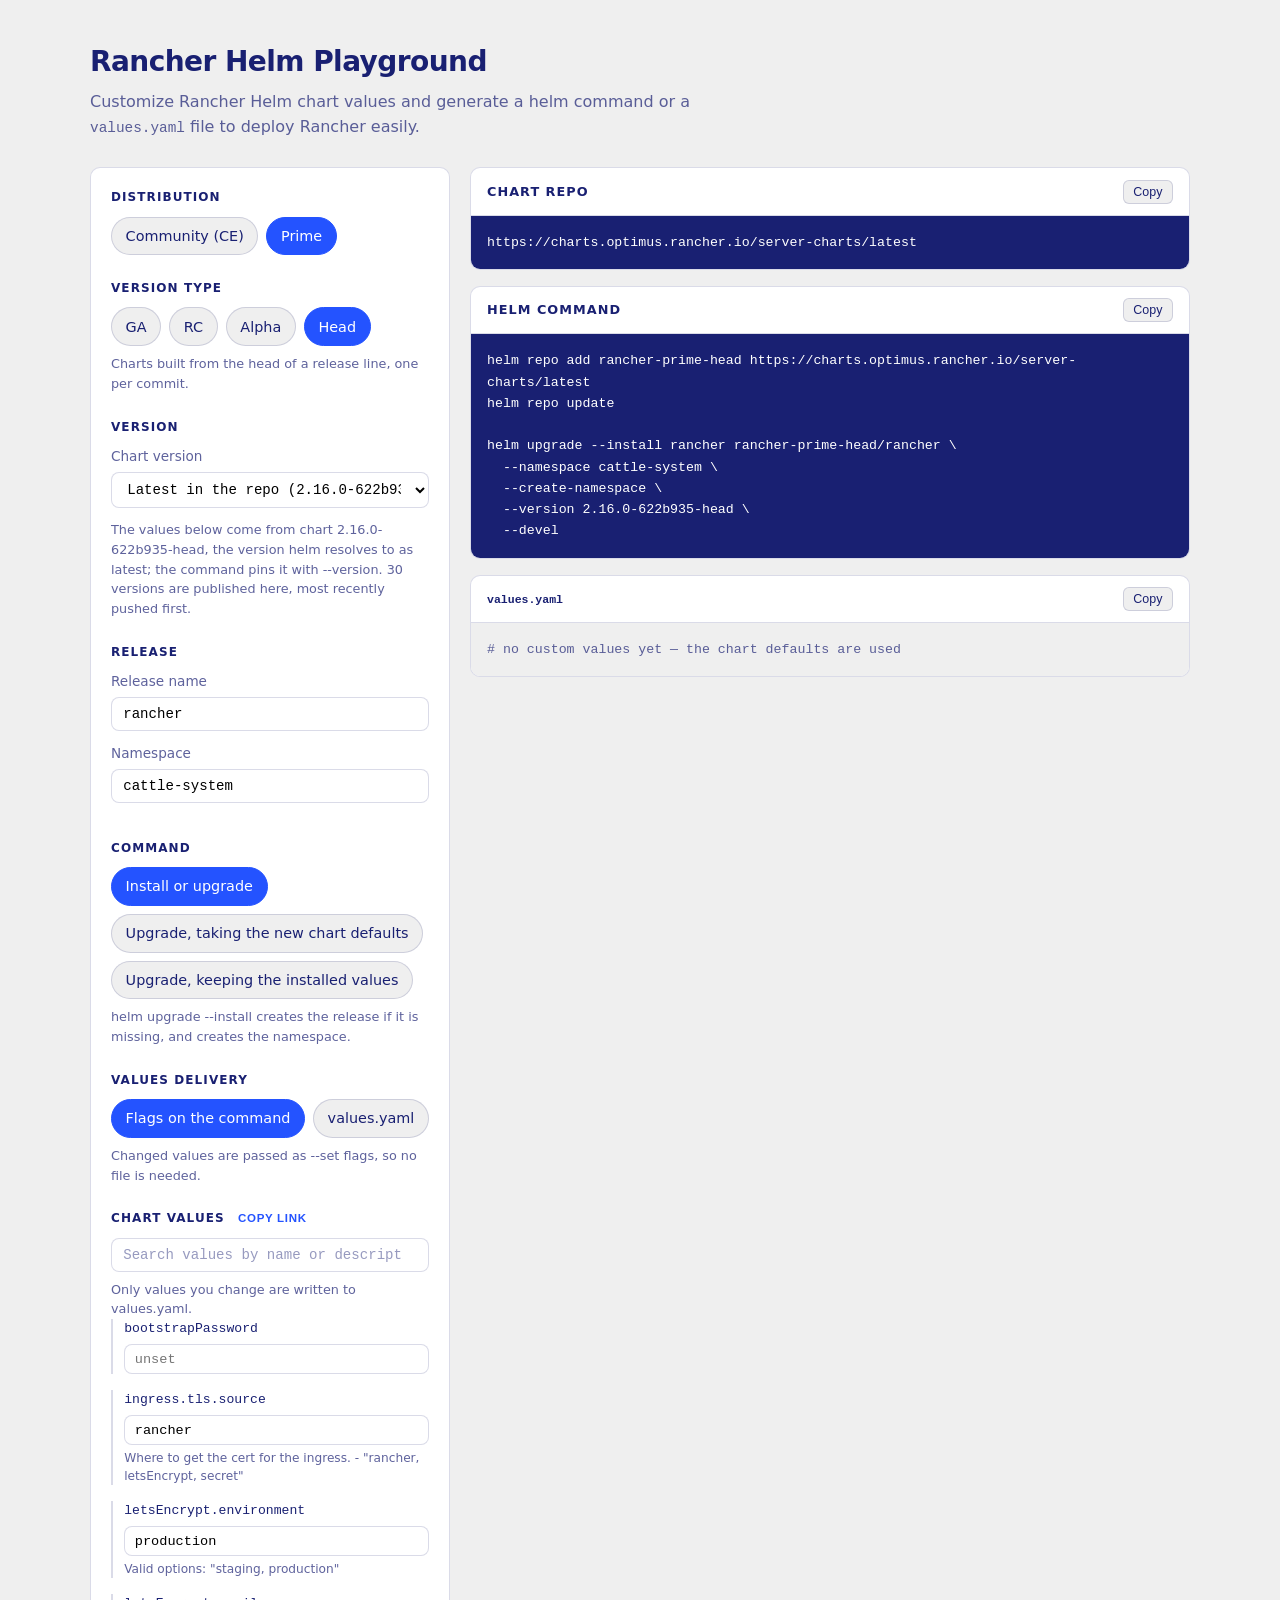
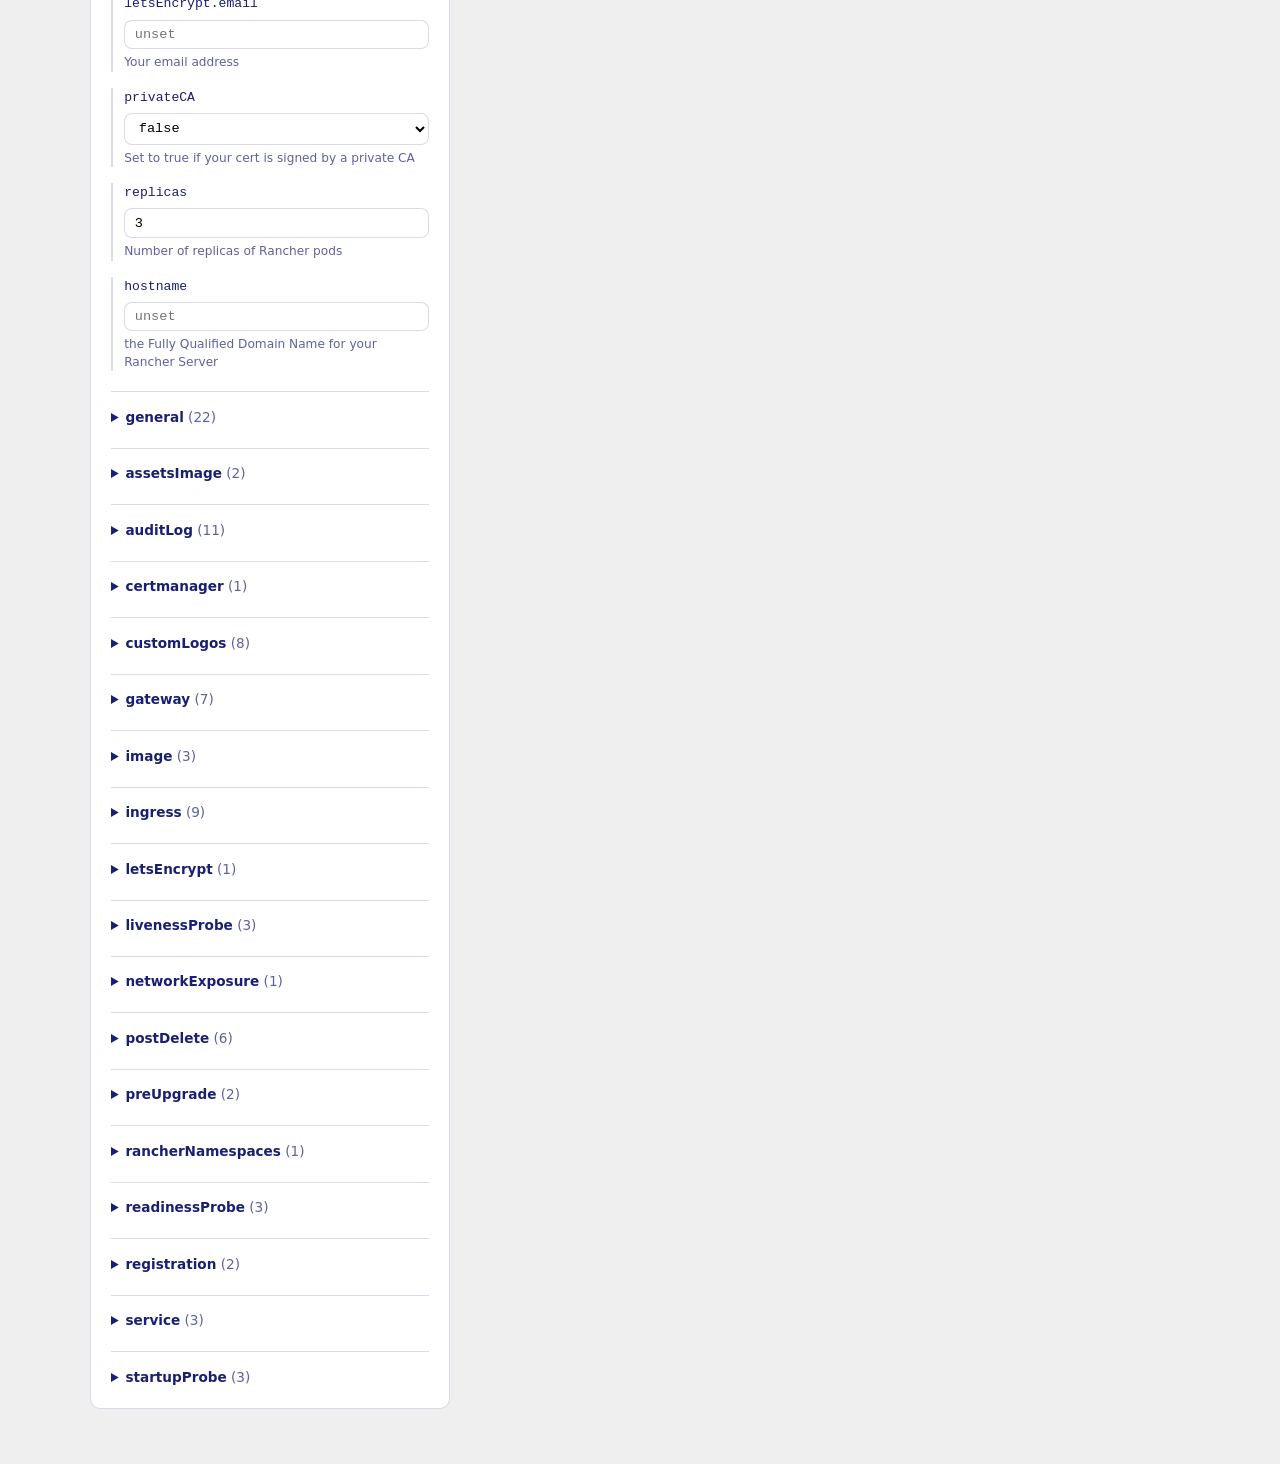
==== docs/index.html @ a85c9f5f "move web page to docs and rewrite charts tool as golang" ====
<!doctype html>
<html lang="en">
  <head>
    <meta charset="utf-8" />
    <meta name="viewport" content="width=device-width, initial-scale=1" />
    <title>Rancher Helm Playground</title>
    <link rel="stylesheet" href="css/styles.css" />
  </head>
  <body>
    <header class="site-header">
      <h1>Rancher Helm Playground</h1>
      <p>
        Customize Rancher Helm chart values and generate a helm command or a
        <code>values.yaml</code> file to deploy Rancher easily.
      </p>
    </header>

    <p class="banner" id="banner" role="alert" hidden></p>

    <main class="layout">
      <form id="config" class="panel" autocomplete="off">
        <fieldset>
          <legend>Distribution</legend>
          <div class="choices" id="distribution-choices"></div>
        </fieldset>

        <fieldset>
          <legend>Version type</legend>
          <div class="choices" id="version-type-choices"></div>
          <p class="hint" id="version-type-hint"></p>
        </fieldset>

        <fieldset>
          <legend>Version</legend>
          <label class="field">
            <span>Chart version</span>
            <select id="version-select" name="version-select"></select>
          </label>
          <label class="field" id="custom-version" hidden>
            <span>Custom version</span>
            <input type="text" id="version" name="version" spellcheck="false" />
          </label>
          <p class="hint" id="chart-hint"></p>
        </fieldset>

        <fieldset>
          <legend>Release</legend>
          <label class="field">
            <span>Release name</span>
            <input type="text" id="release-name" name="release-name" value="rancher" spellcheck="false" />
          </label>
          <label class="field">
            <span>Namespace</span>
            <input type="text" id="namespace" name="namespace" value="cattle-system" spellcheck="false" />
          </label>
        </fieldset>

        <fieldset>
          <legend>Command</legend>
          <div class="choices" id="action-choices"></div>
          <p class="hint" id="action-hint"></p>
        </fieldset>

        <fieldset>
          <legend>Values delivery</legend>
          <div class="choices" id="values-mode-choices"></div>
          <p class="hint" id="values-mode-hint"></p>
        </fieldset>

        <fieldset>
          <legend>
            Chart values
            <button type="button" id="copy-link" class="link-button">Copy link</button>
            <button type="button" id="reset-values" class="link-button" hidden>Reset</button>
          </legend>
          <input
            type="search"
            id="values-search"
            class="values-search"
            placeholder="Search values by name or description"
            aria-label="Search values"
            spellcheck="false"
          />
          <p class="hint" id="values-summary"></p>
          <div class="fields" id="common-fields"></div>
          <div id="value-groups"></div>
        </fieldset>
      </form>

      <section class="panel output" aria-live="polite">
        <article class="card">
          <header class="card-header">
            <h2>Chart repo</h2>
            <button type="button" class="copy" data-copy-target="chart-repo">Copy</button>
          </header>
          <pre id="chart-repo" class="code"></pre>
        </article>

        <article class="card">
          <header class="card-header">
            <h2>Helm command</h2>
            <button type="button" class="copy" data-copy-target="helm-command">Copy</button>
          </header>
          <pre id="helm-command" class="code"></pre>
        </article>

        <article class="card">
          <header class="card-header">
            <h2><code>values.yaml</code></h2>
            <button type="button" class="copy" data-copy-target="values-yaml">Copy</button>
          </header>
          <pre id="values-yaml" class="code"></pre>
        </article>
      </section>
    </main>

    <script src="js/app.js"></script>
  </body>
</html>
---- docs/css/styles.css ----
:root {
  /* Brand palette */
  --midnight-blue: #192072;
  --waterhole-blue: #2453ff;
  --white: #ffffff;
  --fog: #efefef;
  --black: #000000;

  /* Roles */
  --bg: var(--fog);
  --surface: var(--white);
  --surface-sunken: var(--fog);
  --border: rgba(25, 32, 114, 0.16);
  --text: var(--black);
  --heading: var(--midnight-blue);
  --muted: rgba(25, 32, 114, 0.7);
  --accent: var(--waterhole-blue);
  --accent-soft: rgba(36, 83, 255, 0.1);
  --code-bg: var(--midnight-blue);
  --code-text: var(--white);
  --radius: 10px;
  --mono: ui-monospace, SFMono-Regular, "SF Mono", Menlo, Consolas, monospace;
}

* {
  box-sizing: border-box;
}

body {
  margin: 0;
  padding: 0 1.5rem 3rem;
  background: var(--bg);
  color: var(--text);
  font: 16px/1.55 system-ui, -apple-system, "Segoe UI", Roboto, sans-serif;
}

code {
  font-family: var(--mono);
  font-size: 0.9em;
}

.site-header {
  max-width: 1100px;
  margin: 0 auto;
  padding: 2.5rem 0 1.75rem;
}

.site-header h1 {
  margin: 0 0 0.4rem;
  font-size: 1.75rem;
  letter-spacing: -0.02em;
  color: var(--heading);
}

.site-header p {
  margin: 0;
  max-width: 62ch;
  color: var(--muted);
}

.layout {
  max-width: 1100px;
  margin: 0 auto;
  display: grid;
  gap: 1.25rem;
  grid-template-columns: minmax(280px, 360px) 1fr;
  align-items: start;
}

@media (max-width: 860px) {
  .layout {
    grid-template-columns: 1fr;
  }
}

.panel {
  background: var(--surface);
  border: 1px solid var(--border);
  border-radius: var(--radius);
  padding: 1.25rem;
}

.output {
  display: grid;
  gap: 1rem;
  background: none;
  border: none;
  padding: 0;
  position: sticky;
  top: 1rem;
}

@media (max-width: 860px) {
  .output {
    position: static;
  }
}

fieldset {
  border: none;
  margin: 0 0 1.5rem;
  padding: 0;
}

fieldset:last-of-type {
  margin-bottom: 0;
}

legend {
  padding: 0;
  margin-bottom: 0.6rem;
  font-size: 0.75rem;
  font-weight: 700;
  letter-spacing: 0.09em;
  text-transform: uppercase;
  color: var(--heading);
}

.choices {
  display: flex;
  flex-wrap: wrap;
  gap: 0.5rem;
}

.choice {
  position: relative;
}

.choice input {
  position: absolute;
  opacity: 0;
  width: 0;
  height: 0;
}

.choice span {
  display: block;
  padding: 0.45rem 0.85rem;
  border: 1px solid var(--border);
  border-radius: 999px;
  background: var(--surface-sunken);
  color: var(--midnight-blue);
  font-size: 0.9rem;
  cursor: pointer;
  user-select: none;
  transition: background 0.12s, border-color 0.12s, color 0.12s;
}

.choice input:checked + span {
  border-color: var(--accent);
  background: var(--accent);
  color: var(--white);
}

.choice input:focus-visible + span {
  outline: 2px solid var(--accent);
  outline-offset: 2px;
}

.choice input:disabled + span {
  opacity: 0.4;
  cursor: not-allowed;
}

.field {
  display: block;
  margin-bottom: 0.75rem;
}

.field span {
  display: block;
  margin-bottom: 0.3rem;
  font-size: 0.85rem;
  color: var(--muted);
}

.field input,
.field select {
  width: 100%;
  padding: 0.5rem 0.7rem;
  border: 1px solid var(--border);
  border-radius: 8px;
  background: var(--surface);
  color: var(--text);
  font-family: var(--mono);
  font-size: 0.88rem;
}

.field input::placeholder {
  color: rgba(25, 32, 114, 0.45);
}

.field input:focus-visible,
.field select:focus-visible {
  outline: 2px solid var(--accent);
  outline-offset: 1px;
  border-color: var(--accent);
}

.field[hidden] {
  display: none;
}

.hint {
  margin: 0.5rem 0 0;
  font-size: 0.8rem;
  color: var(--muted);
}

.hint:empty {
  display: none;
}

/* Chart values form */

.values-search {
  width: 100%;
  padding: 0.5rem 0.7rem;
  border: 1px solid var(--border);
  border-radius: 8px;
  background: var(--surface);
  color: var(--text);
  font-family: var(--mono);
  font-size: 0.88rem;
}

.values-search::placeholder {
  color: rgba(25, 32, 114, 0.45);
}

.values-search:focus-visible {
  outline: 2px solid var(--accent);
  outline-offset: 1px;
  border-color: var(--accent);
}

.fields {
  display: grid;
  gap: 1rem;
}

.value-field {
  display: grid;
  gap: 0.3rem;
  padding-left: 0.7rem;
  border-left: 2px solid var(--border);
}

.value-field[data-changed="true"] {
  border-left-color: var(--accent);
}

.value-label {
  font-family: var(--mono);
  font-size: 0.82rem;
  color: var(--heading);
  word-break: break-all;
}

.value-field[data-changed="true"] .value-label {
  font-weight: 700;
}

.value-field input,
.value-field select,
.value-field textarea {
  width: 100%;
  padding: 0.4rem 0.6rem;
  border: 1px solid var(--border);
  border-radius: 8px;
  background: var(--surface);
  color: var(--text);
  font-family: var(--mono);
  font-size: 0.85rem;
}

.value-field textarea {
  resize: vertical;
  line-height: 1.5;
}

.value-field input:focus-visible,
.value-field select:focus-visible,
.value-field textarea:focus-visible {
  outline: 2px solid var(--accent);
  outline-offset: 1px;
  border-color: var(--accent);
}

.value-help {
  margin: 0;
  font-size: 0.76rem;
  line-height: 1.45;
  color: var(--muted);
}

.value-help a {
  color: var(--accent);
}

.advanced {
  margin-top: 1.25rem;
  border-top: 1px solid var(--border);
  padding-top: 0.9rem;
}

.advanced summary {
  cursor: pointer;
  font-size: 0.85rem;
  font-weight: 600;
  color: var(--heading);
}

.advanced summary:focus-visible {
  outline: 2px solid var(--accent);
  outline-offset: 2px;
}

.advanced[open] summary {
  margin-bottom: 1rem;
}

.count {
  font-weight: 400;
  color: var(--muted);
}

.link-button {
  margin-left: 0.5rem;
  border: none;
  background: none;
  padding: 0;
  color: var(--accent);
  font-size: 0.72rem;
  font-weight: 700;
  letter-spacing: 0.06em;
  text-transform: uppercase;
  cursor: pointer;
}

.link-button:hover {
  text-decoration: underline;
}

.card {
  background: var(--surface);
  border: 1px solid var(--border);
  border-radius: var(--radius);
  overflow: hidden;
}

.card-header {
  display: flex;
  align-items: center;
  justify-content: space-between;
  gap: 1rem;
  padding: 0.7rem 1rem;
  border-bottom: 1px solid var(--border);
}

.card-header h2 {
  margin: 0;
  font-size: 0.8rem;
  font-weight: 700;
  letter-spacing: 0.08em;
  text-transform: uppercase;
  color: var(--heading);
}

.card-header h2 code {
  text-transform: none;
  letter-spacing: 0;
}

.copy {
  border: 1px solid var(--border);
  border-radius: 6px;
  background: var(--surface-sunken);
  color: var(--midnight-blue);
  padding: 0.25rem 0.6rem;
  font-size: 0.78rem;
  cursor: pointer;
}

.copy:hover {
  background: var(--accent);
  border-color: var(--accent);
  color: var(--white);
}

.copy[data-copied="true"] {
  background: var(--accent);
  border-color: var(--accent);
  color: var(--white);
}

.code {
  margin: 0;
  padding: 1rem;
  background: var(--code-bg);
  font-family: var(--mono);
  font-size: 0.83rem;
  line-height: 1.6;
  white-space: pre-wrap;
  word-break: break-word;
  color: var(--code-text);
}

.code.is-empty {
  background: var(--surface-sunken);
  color: var(--muted);
}

/* Loading the generated chart data */

.banner {
  margin: 0 auto 1.5rem;
  max-width: 1100px;
  padding: 0.8rem 1rem;
  border: 1px solid var(--accent);
  border-radius: 10px;
  background: var(--surface-sunken);
  color: var(--heading);
  font-size: 0.88rem;
}

body[data-busy] .layout {
  opacity: 0.6;
  transition: opacity 120ms linear;
}
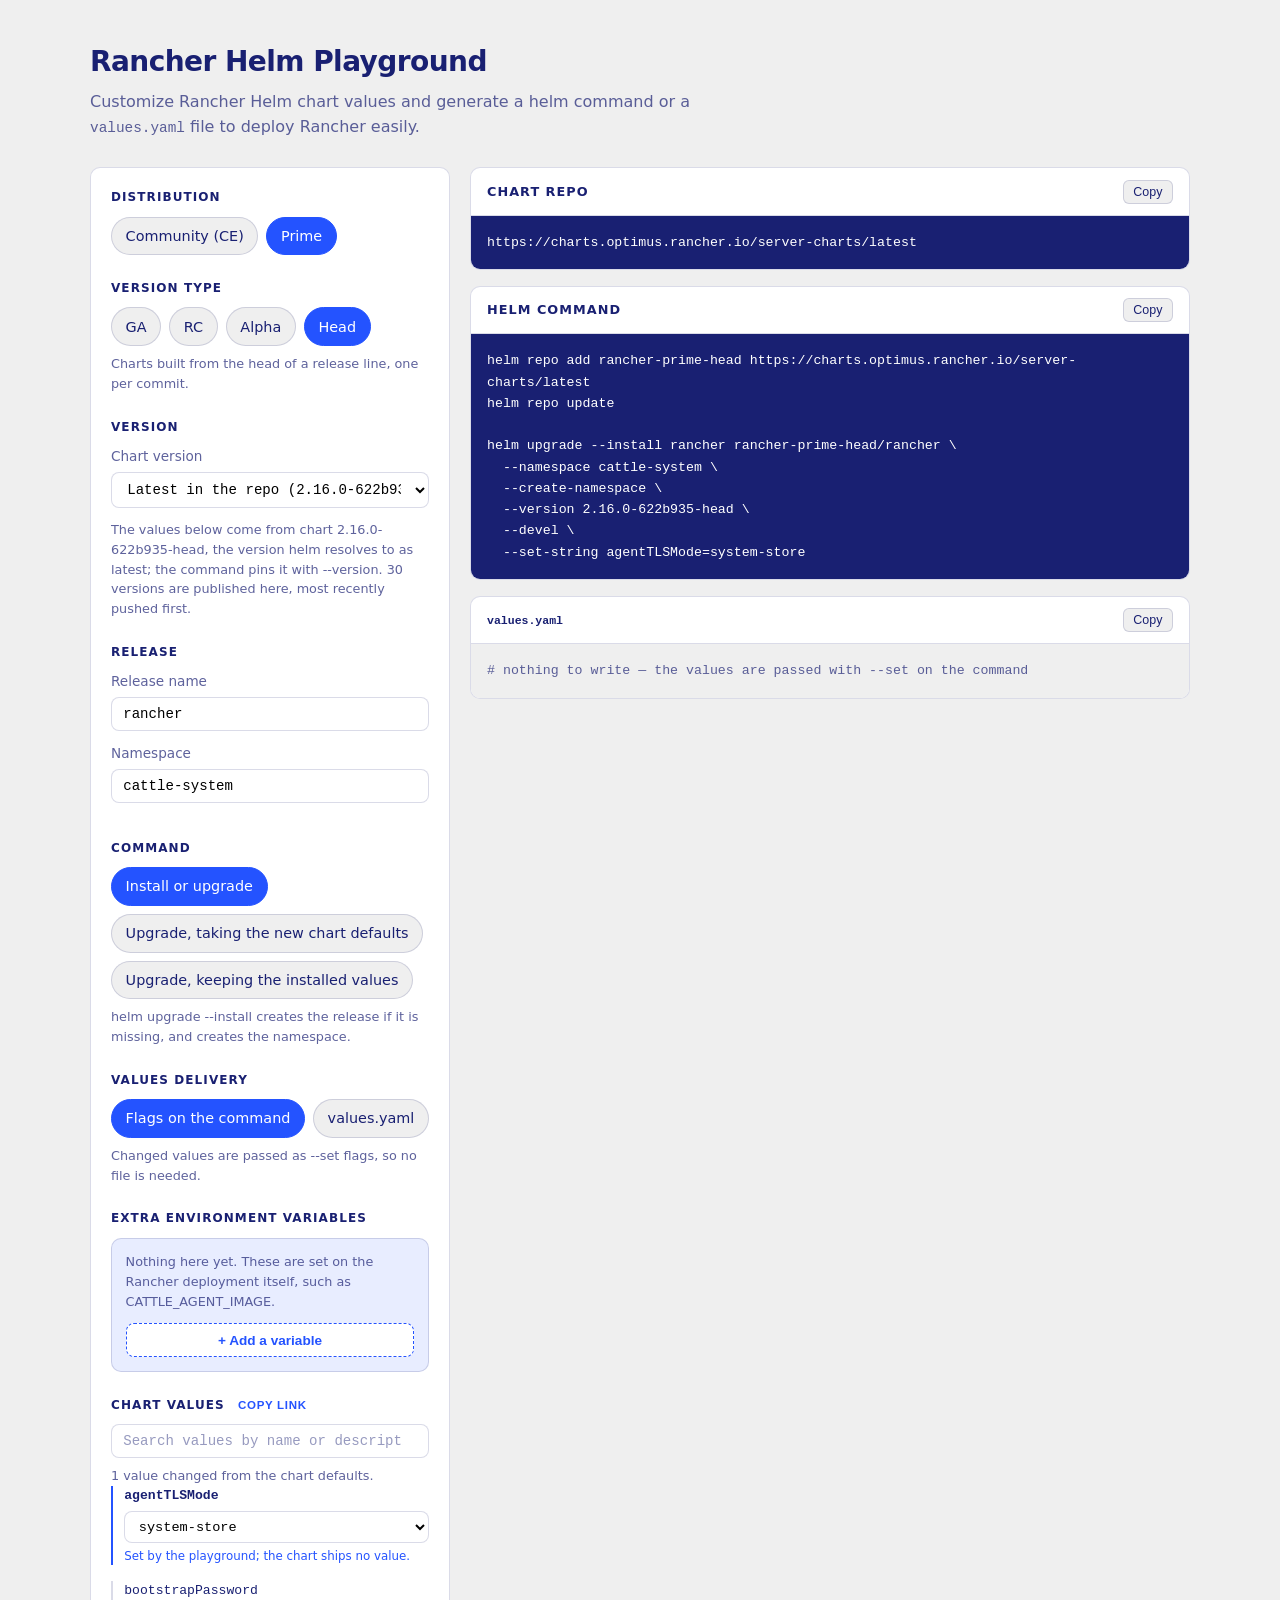
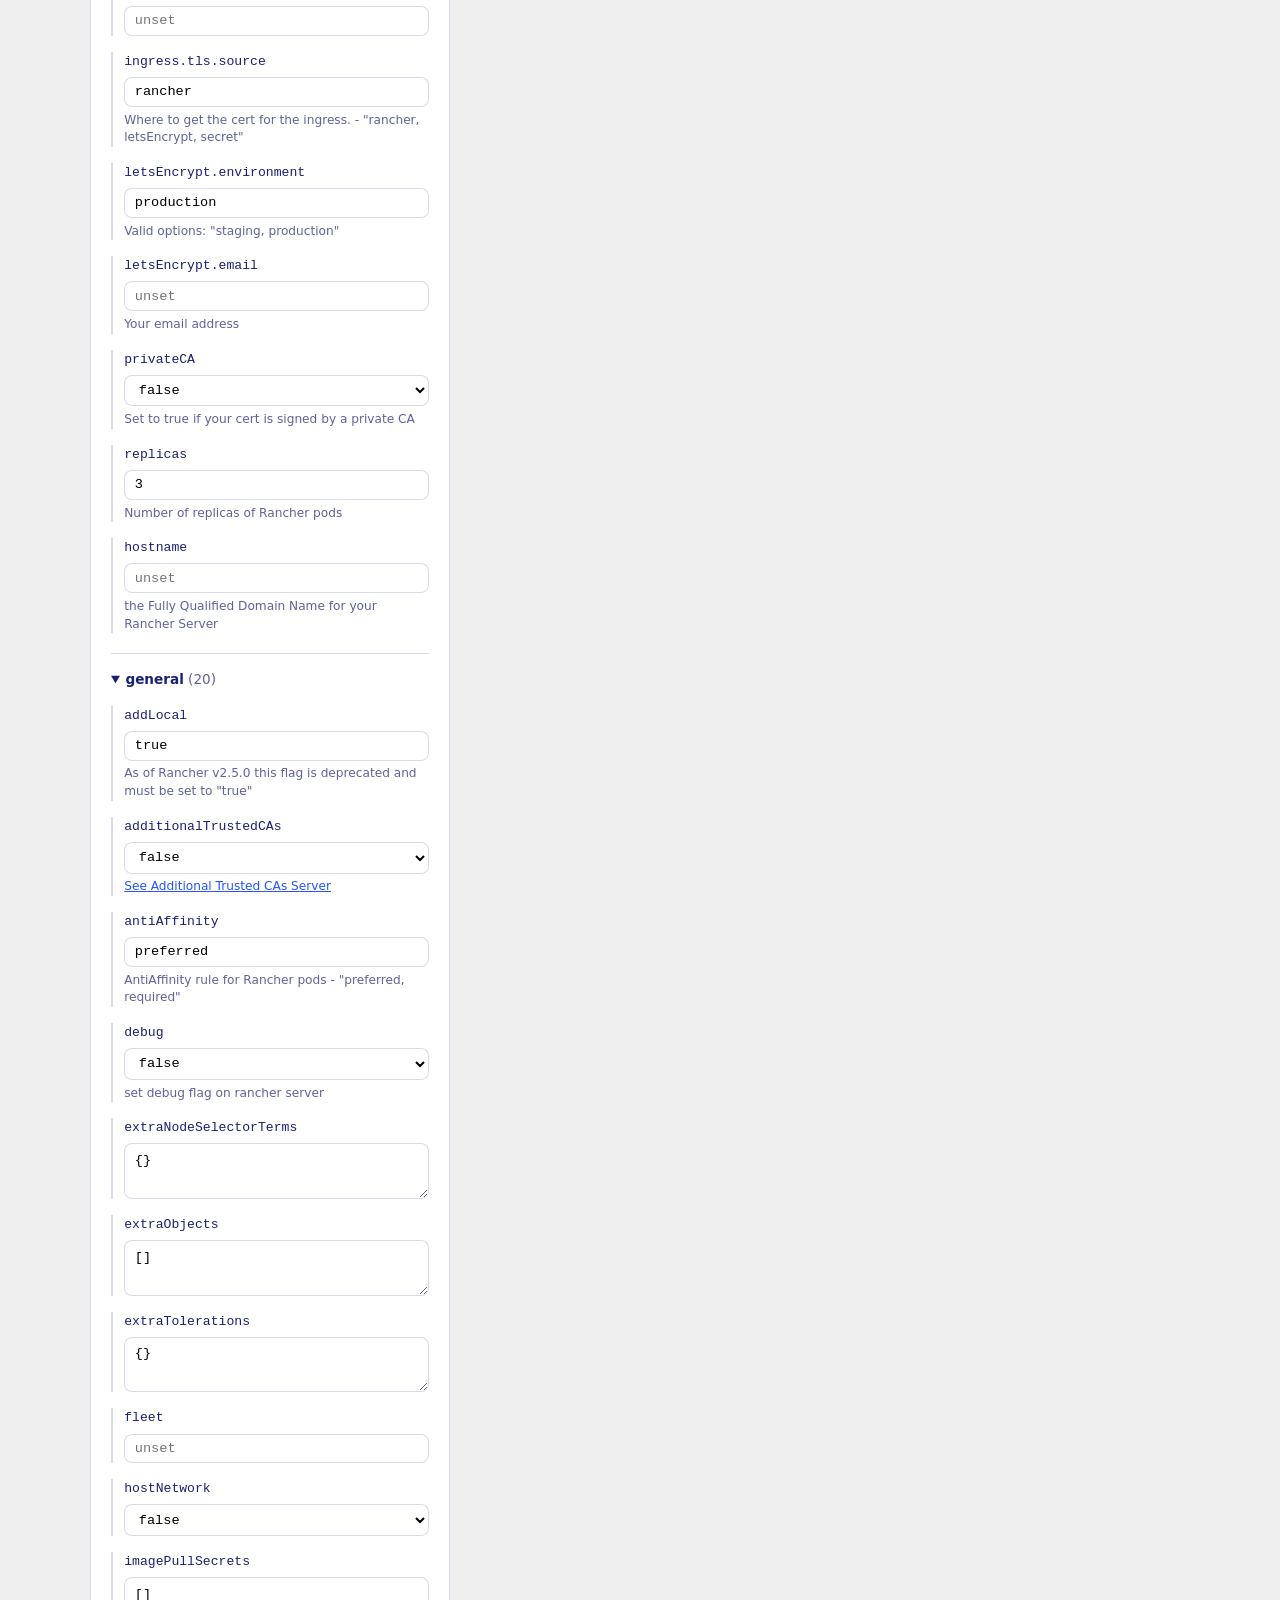
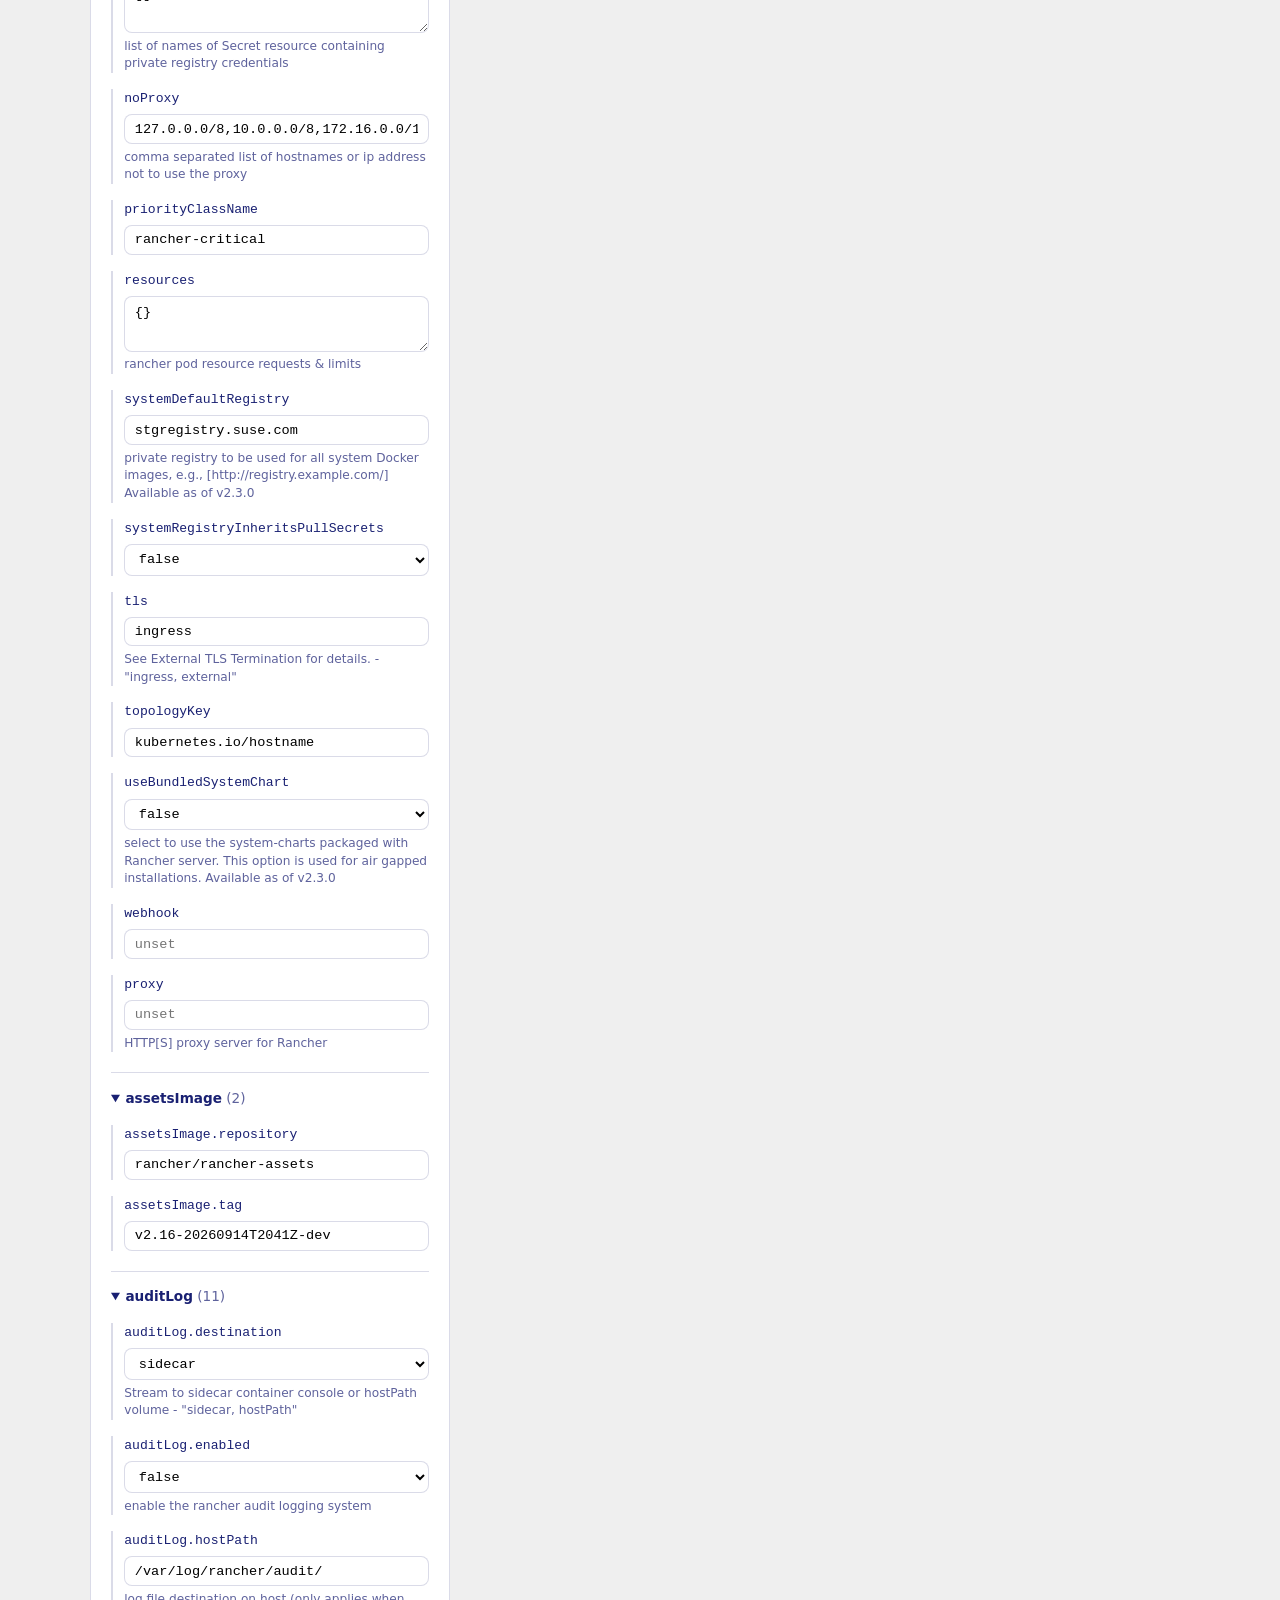
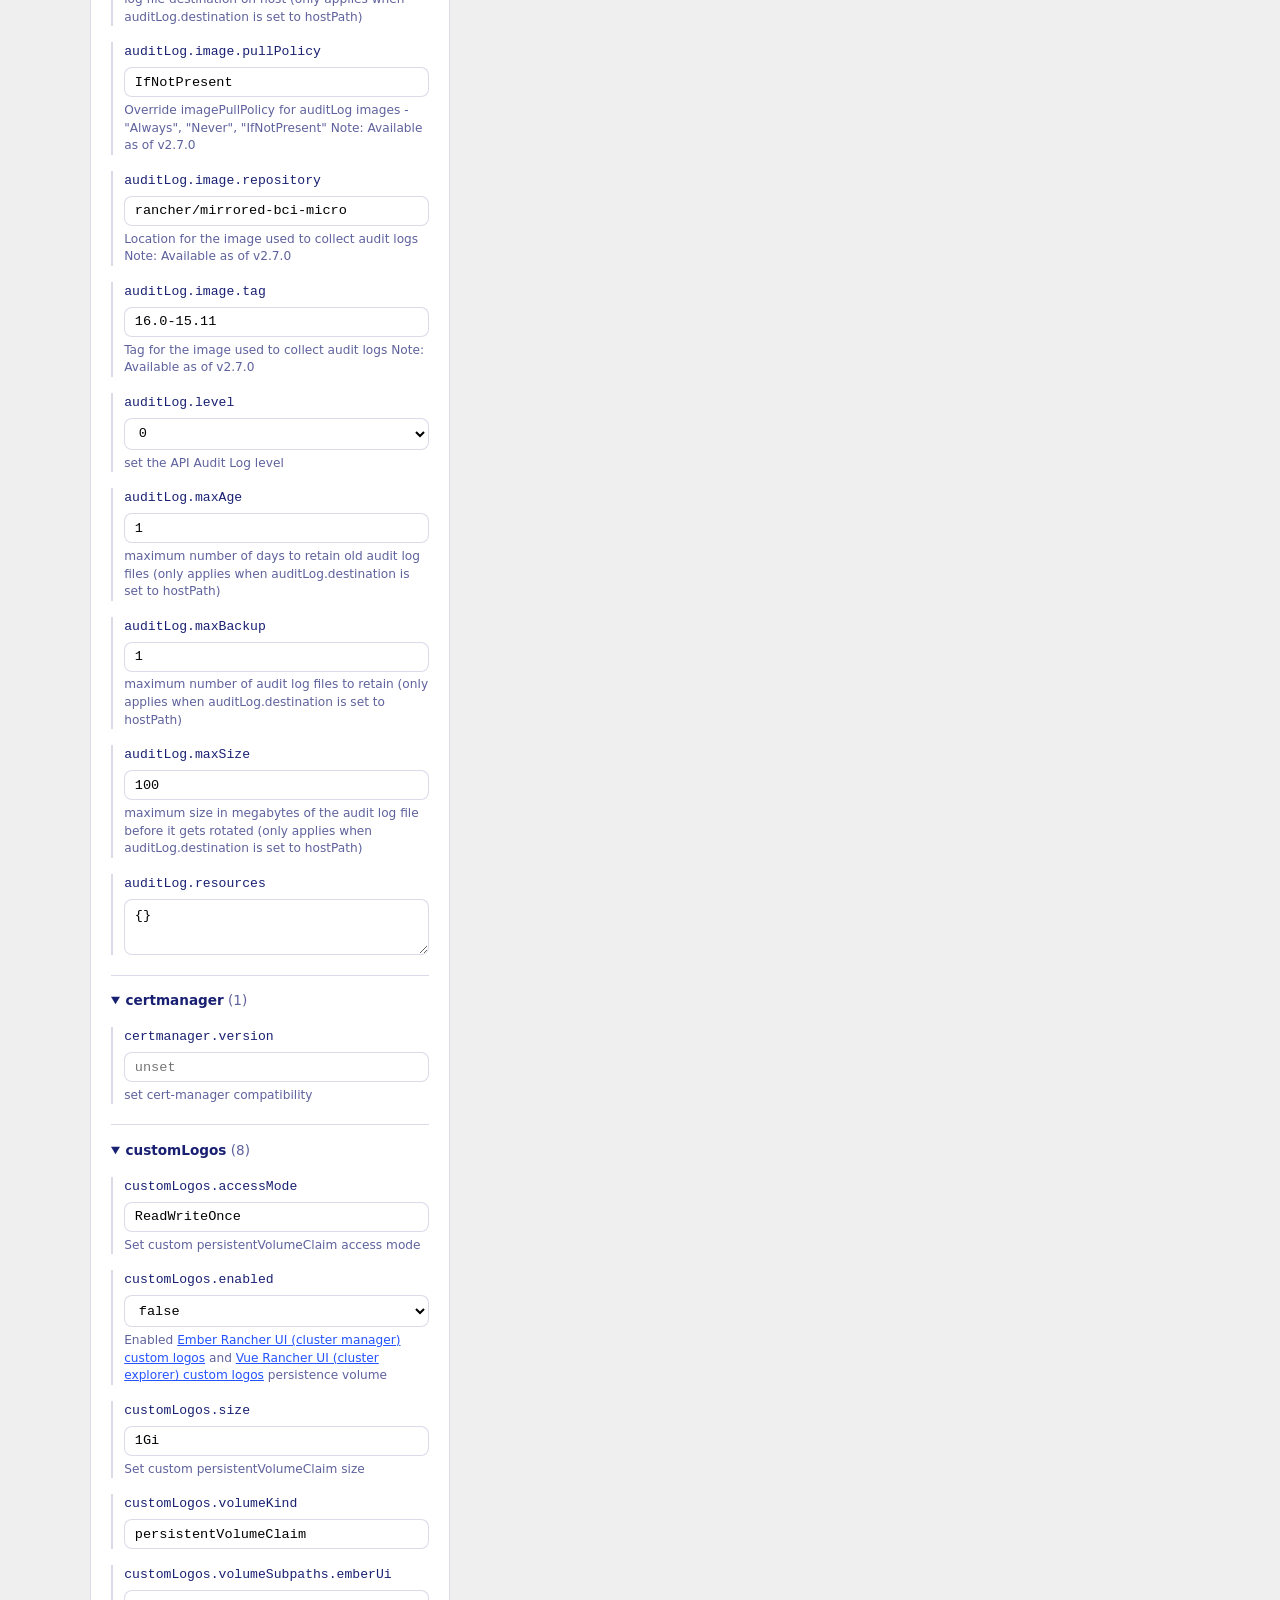
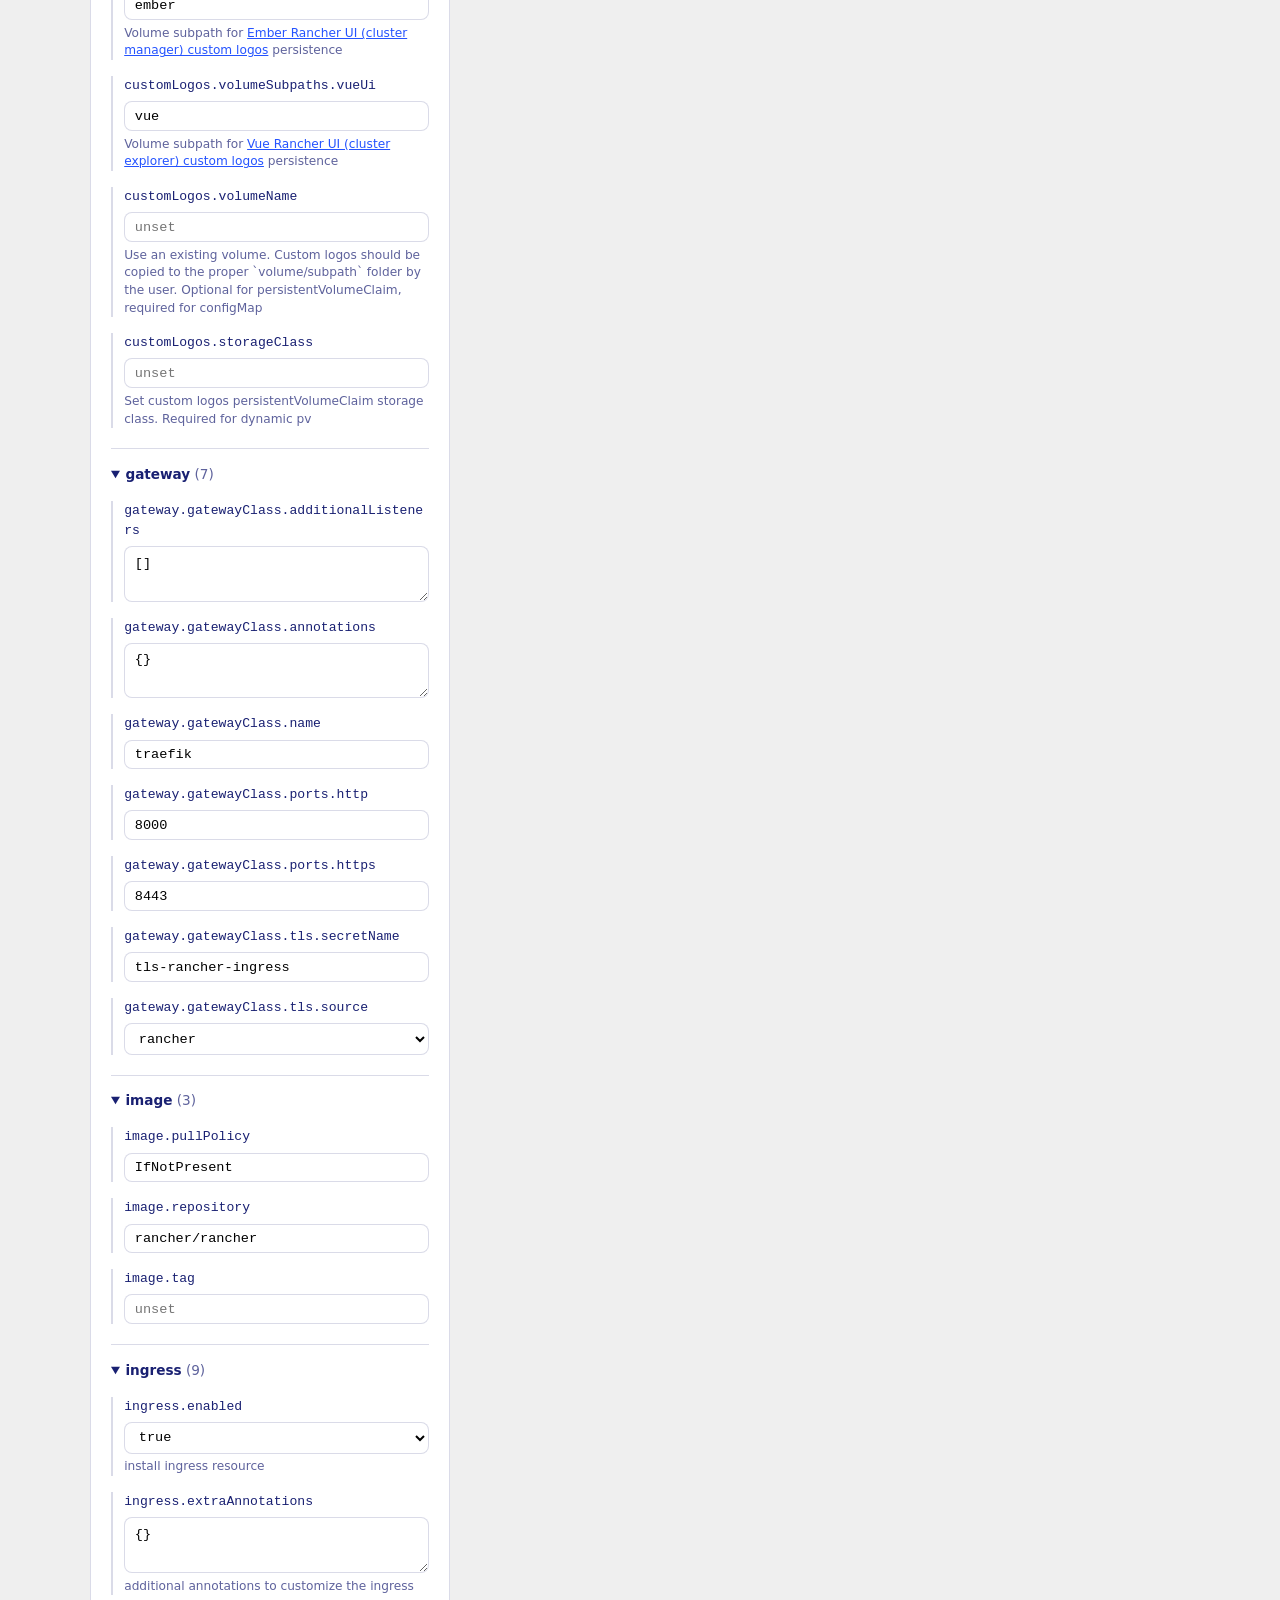
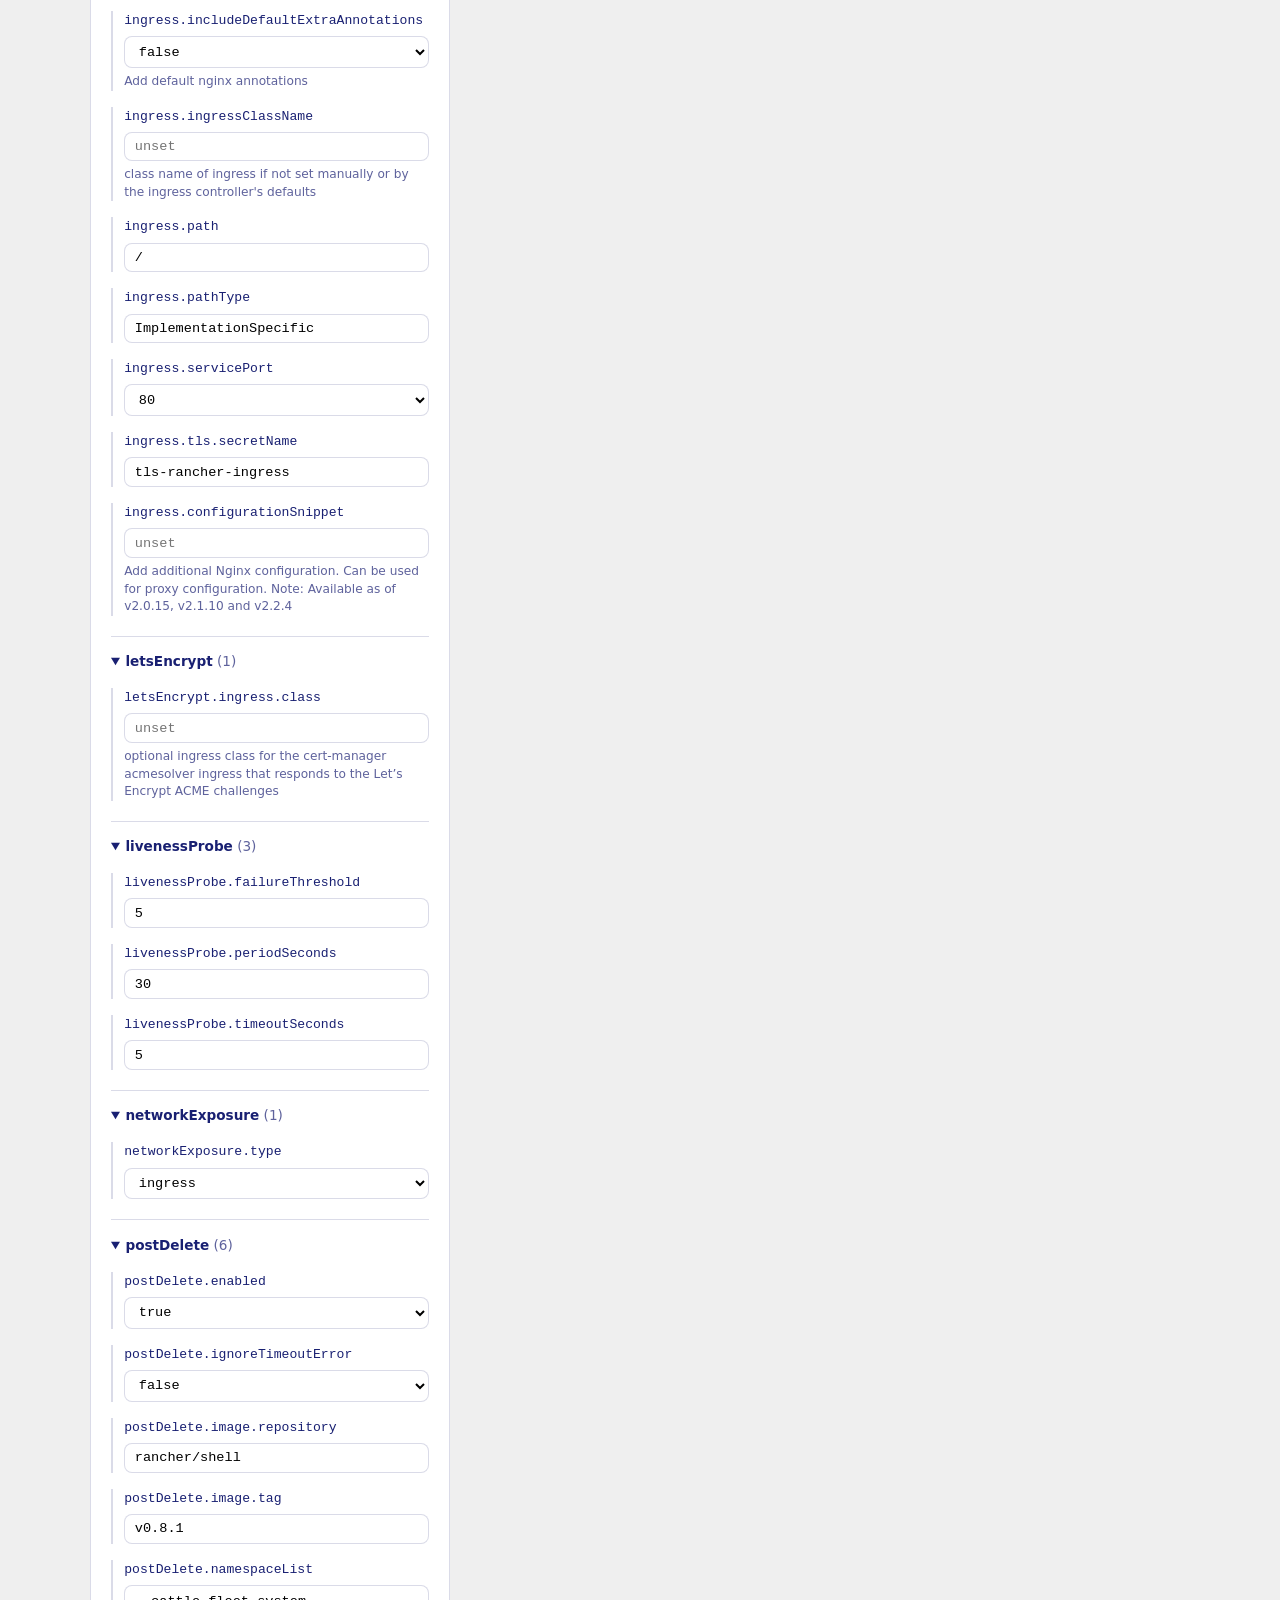
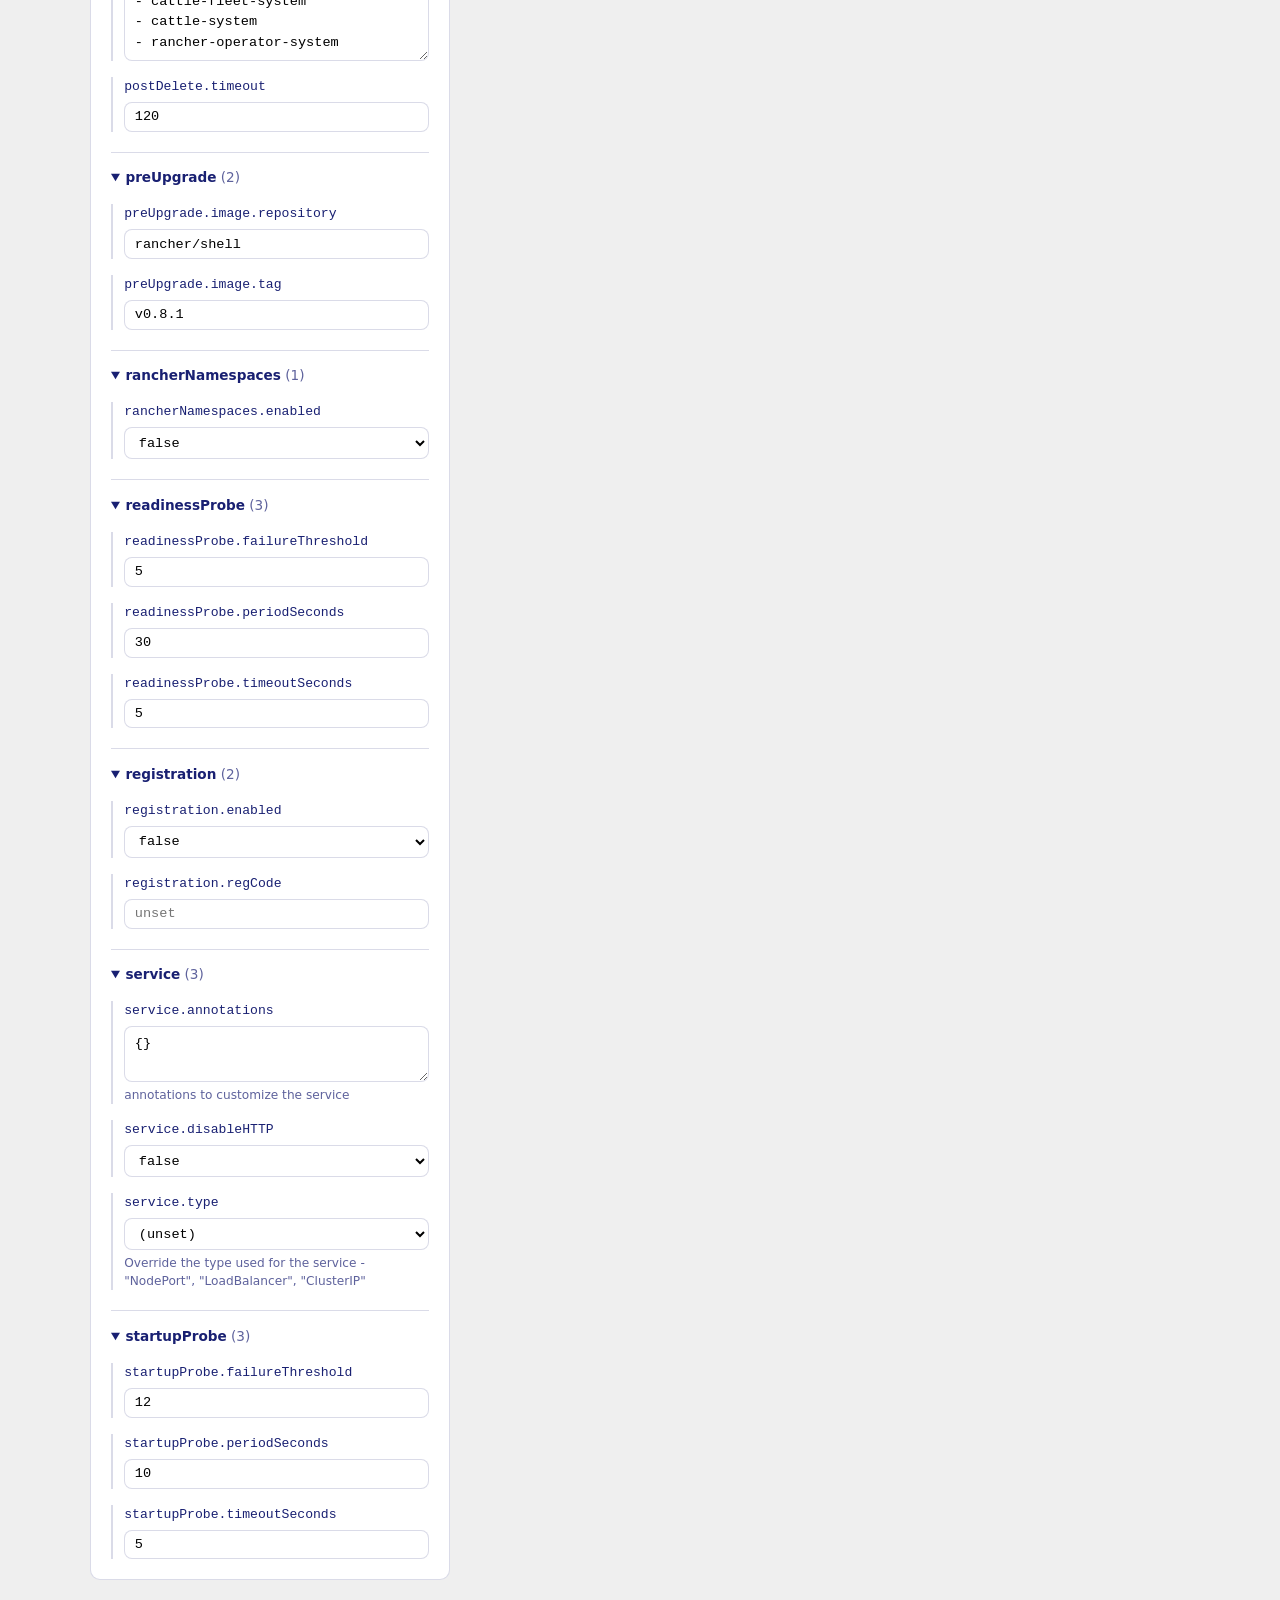
==== commit 6fbf03df: "add extra env variables and default values" ====
--- a/docs/index.html
+++ b/docs/index.html
@@ -68,6 +68,15 @@
         </fieldset>
 
         <fieldset>
+          <legend>Extra environment variables</legend>
+          <div class="env-panel">
+            <p class="hint" id="extra-env-hint"></p>
+            <div id="extra-env" class="env-list"></div>
+            <button type="button" id="add-extra-env" class="env-add">+ Add a variable</button>
+          </div>
+        </fieldset>
+
+        <fieldset>
           <legend>
             Chart values
             <button type="button" id="copy-link" class="link-button">Copy link</button>
--- a/docs/css/styles.css
+++ b/docs/css/styles.css
@@ -298,6 +298,120 @@
   color: var(--accent);
 }
 
+.value-note {
+  margin: 0;
+  font-size: 0.74rem;
+  line-height: 1.45;
+  color: var(--accent);
+}
+
+/* Extra environment variables. Boxed and tinted: the section is easy to walk
+   past in a column of plain form fields, and it is empty until it is used. */
+
+.env-panel {
+  display: grid;
+  gap: 0.7rem;
+  padding: 0.85rem;
+  border: 1px solid var(--border);
+  border-radius: var(--radius);
+  background: var(--accent-soft);
+}
+
+.env-panel .hint {
+  margin: 0;
+}
+
+.env-list {
+  display: grid;
+  gap: 0.7rem;
+}
+
+.env-list:empty {
+  display: none;
+}
+
+.env-add {
+  width: 100%;
+  padding: 0.55rem 0.7rem;
+  border: 1px dashed var(--accent);
+  border-radius: 8px;
+  background: var(--surface);
+  color: var(--accent);
+  font-size: 0.85rem;
+  font-weight: 700;
+  cursor: pointer;
+}
+
+.env-add:hover {
+  border-style: solid;
+  background: var(--accent);
+  color: var(--white);
+}
+
+.env-add:focus-visible {
+  outline: 2px solid var(--accent);
+  outline-offset: 2px;
+}
+
+.env-row {
+  display: grid;
+  gap: 0.5rem;
+  padding: 0.6rem 0.7rem;
+  border: 1px solid var(--border);
+  border-left: 3px solid var(--accent);
+  border-radius: 8px;
+  background: var(--surface);
+}
+
+.env-head {
+  display: flex;
+  align-items: baseline;
+  justify-content: space-between;
+  gap: 0.5rem;
+}
+
+.env-index {
+  font-family: var(--mono);
+  font-size: 0.8rem;
+  font-weight: 700;
+  color: var(--heading);
+}
+
+.env-head .link-button {
+  margin-left: 0;
+}
+
+.env-field span {
+  display: block;
+  margin-bottom: 0.2rem;
+  font-size: 0.7rem;
+  font-weight: 700;
+  letter-spacing: 0.07em;
+  text-transform: uppercase;
+  color: var(--muted);
+}
+
+.env-field input {
+  width: 100%;
+  padding: 0.4rem 0.6rem;
+  border: 1px solid var(--border);
+  border-radius: 8px;
+  background: var(--surface);
+  color: var(--text);
+  font-family: var(--mono);
+  font-size: 0.85rem;
+}
+
+.env-field input::placeholder {
+  color: rgba(25, 32, 114, 0.45);
+}
+
+.env-field input:focus-visible {
+  outline: 2px solid var(--accent);
+  outline-offset: 1px;
+  border-color: var(--accent);
+}
+
 .advanced {
   margin-top: 1.25rem;
   border-top: 1px solid var(--border);
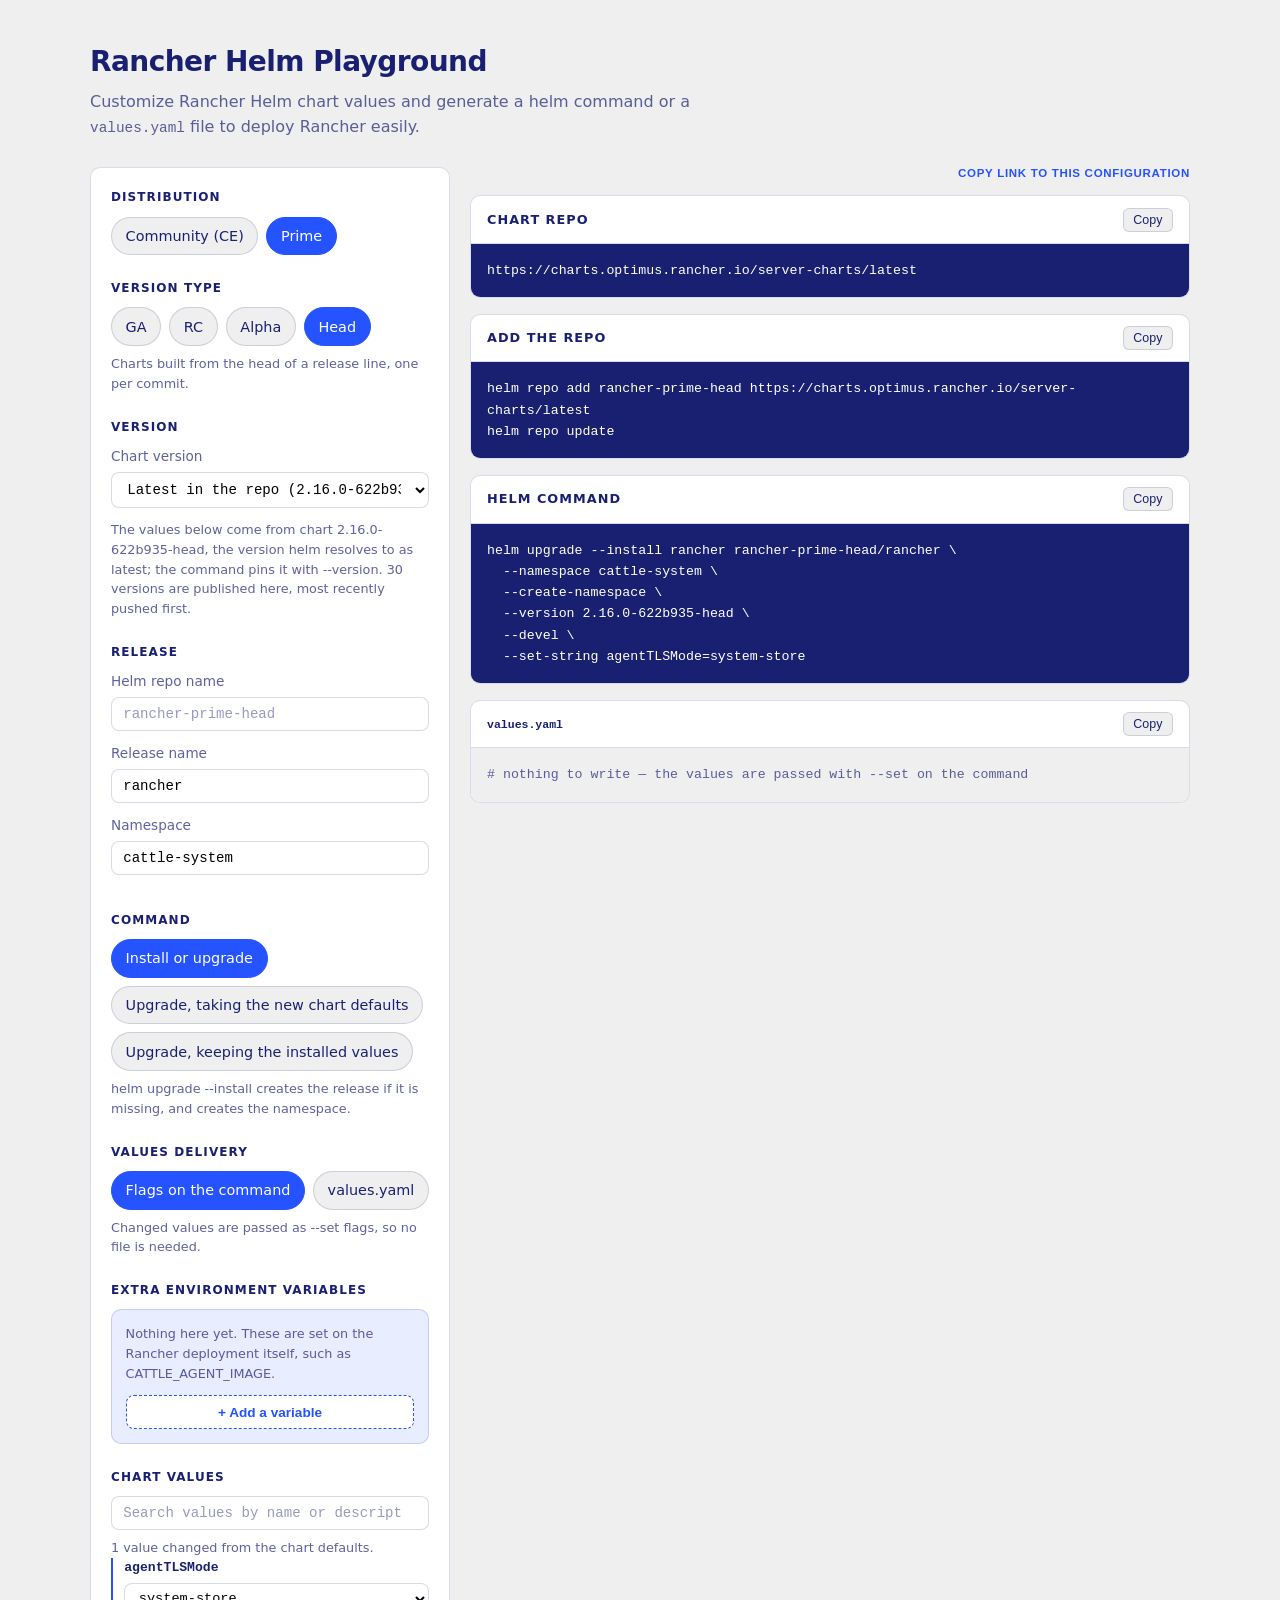
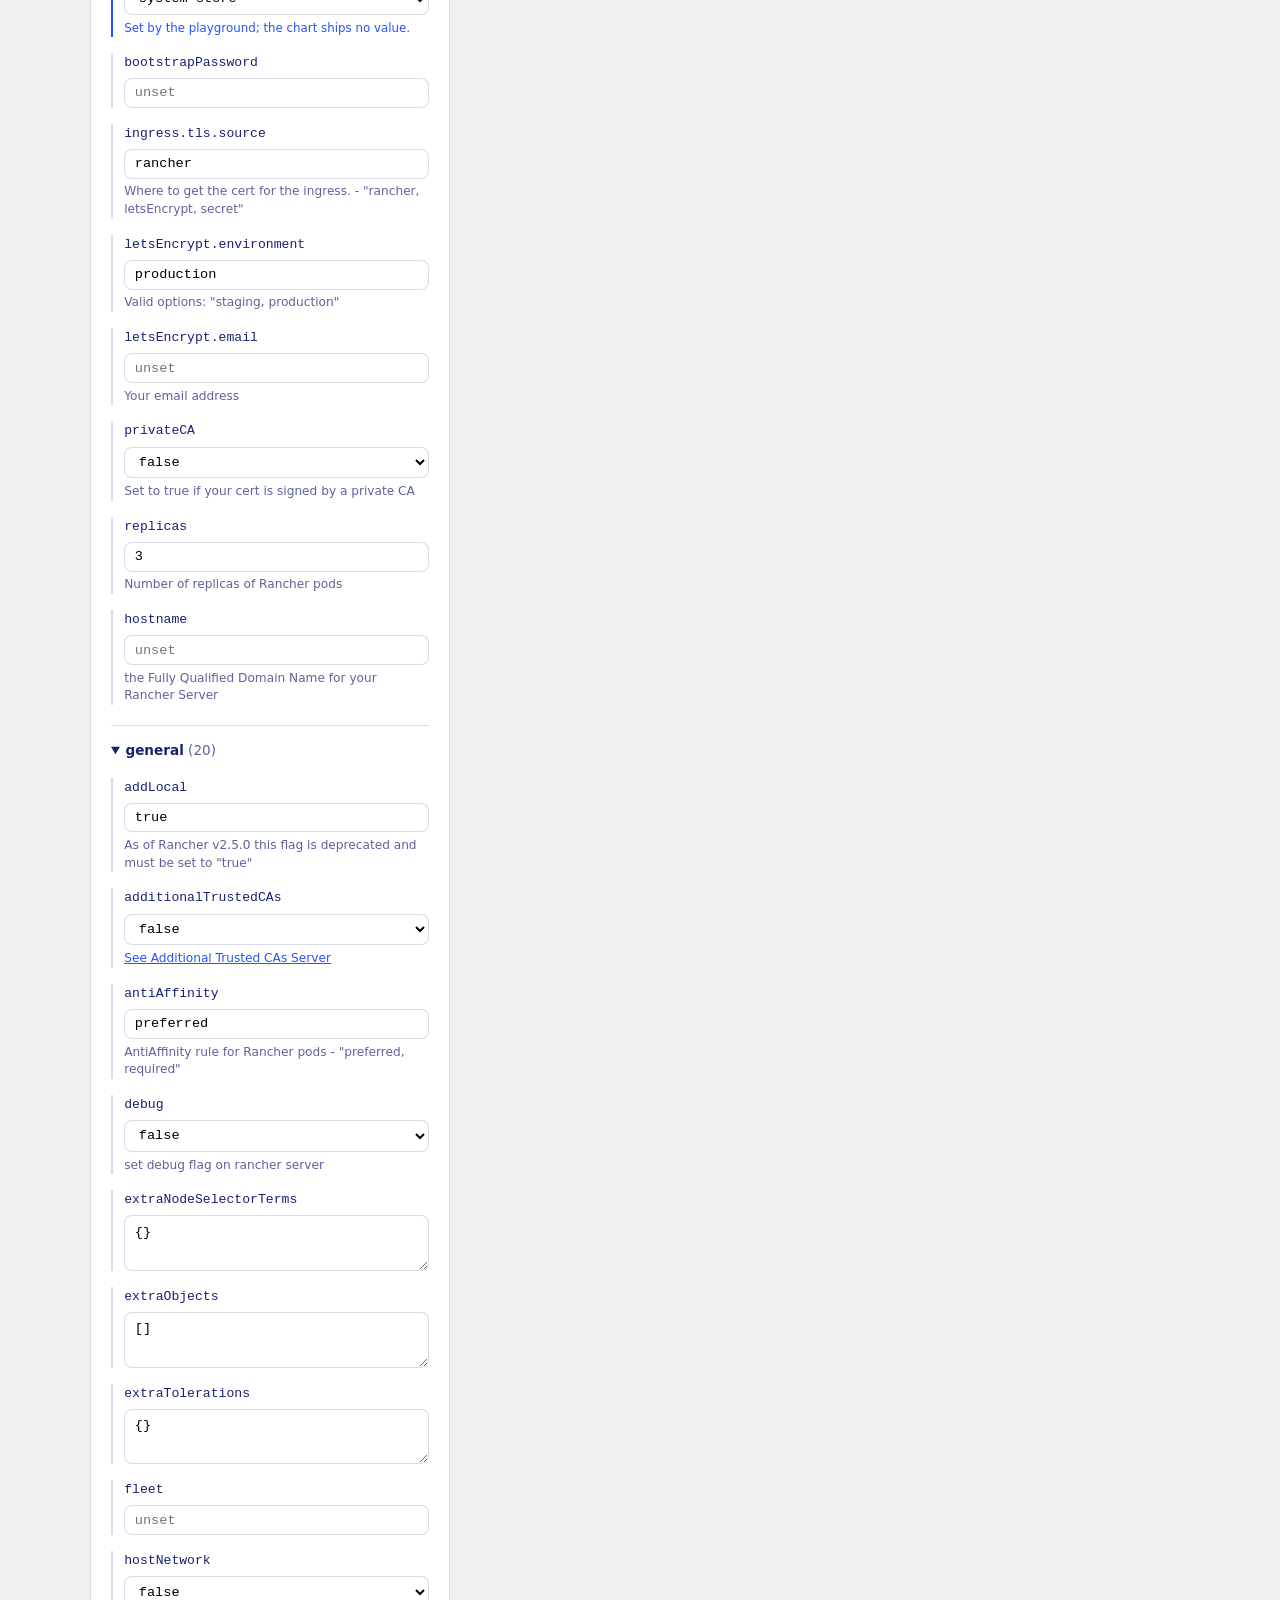
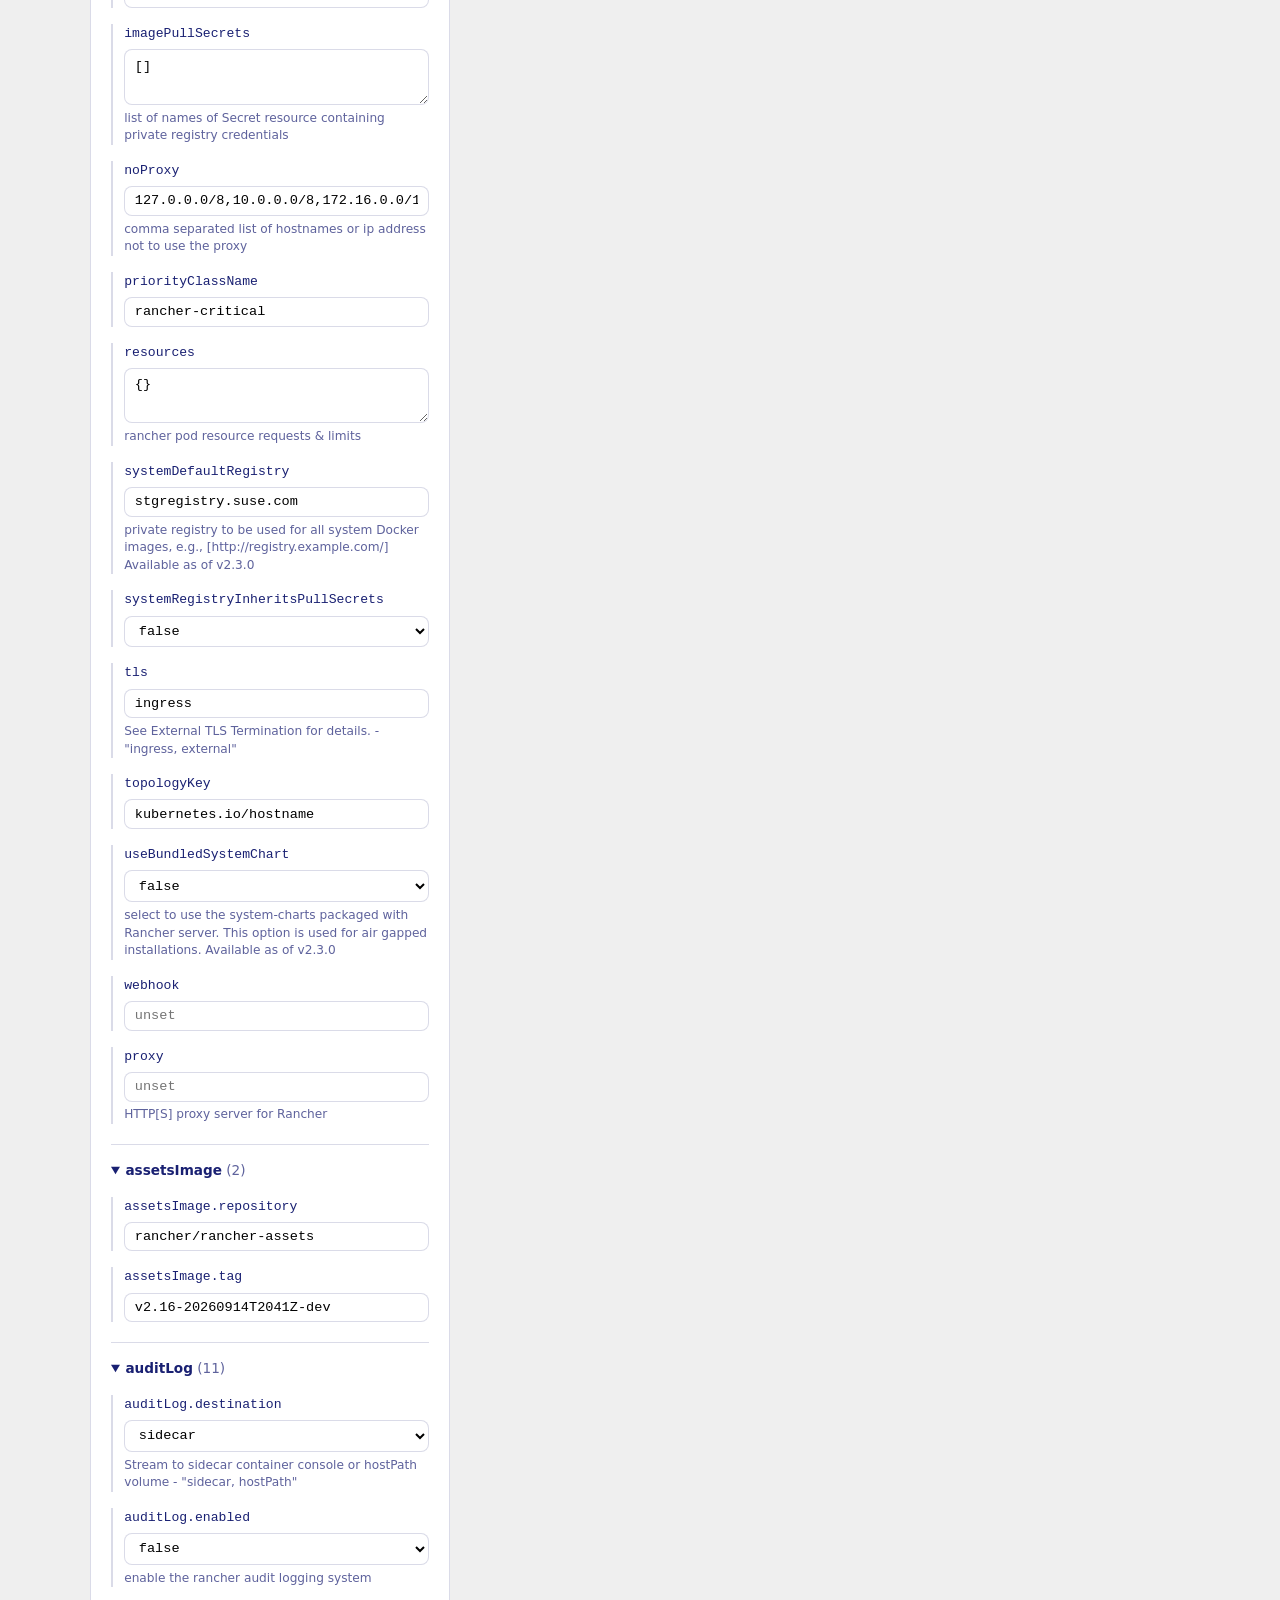
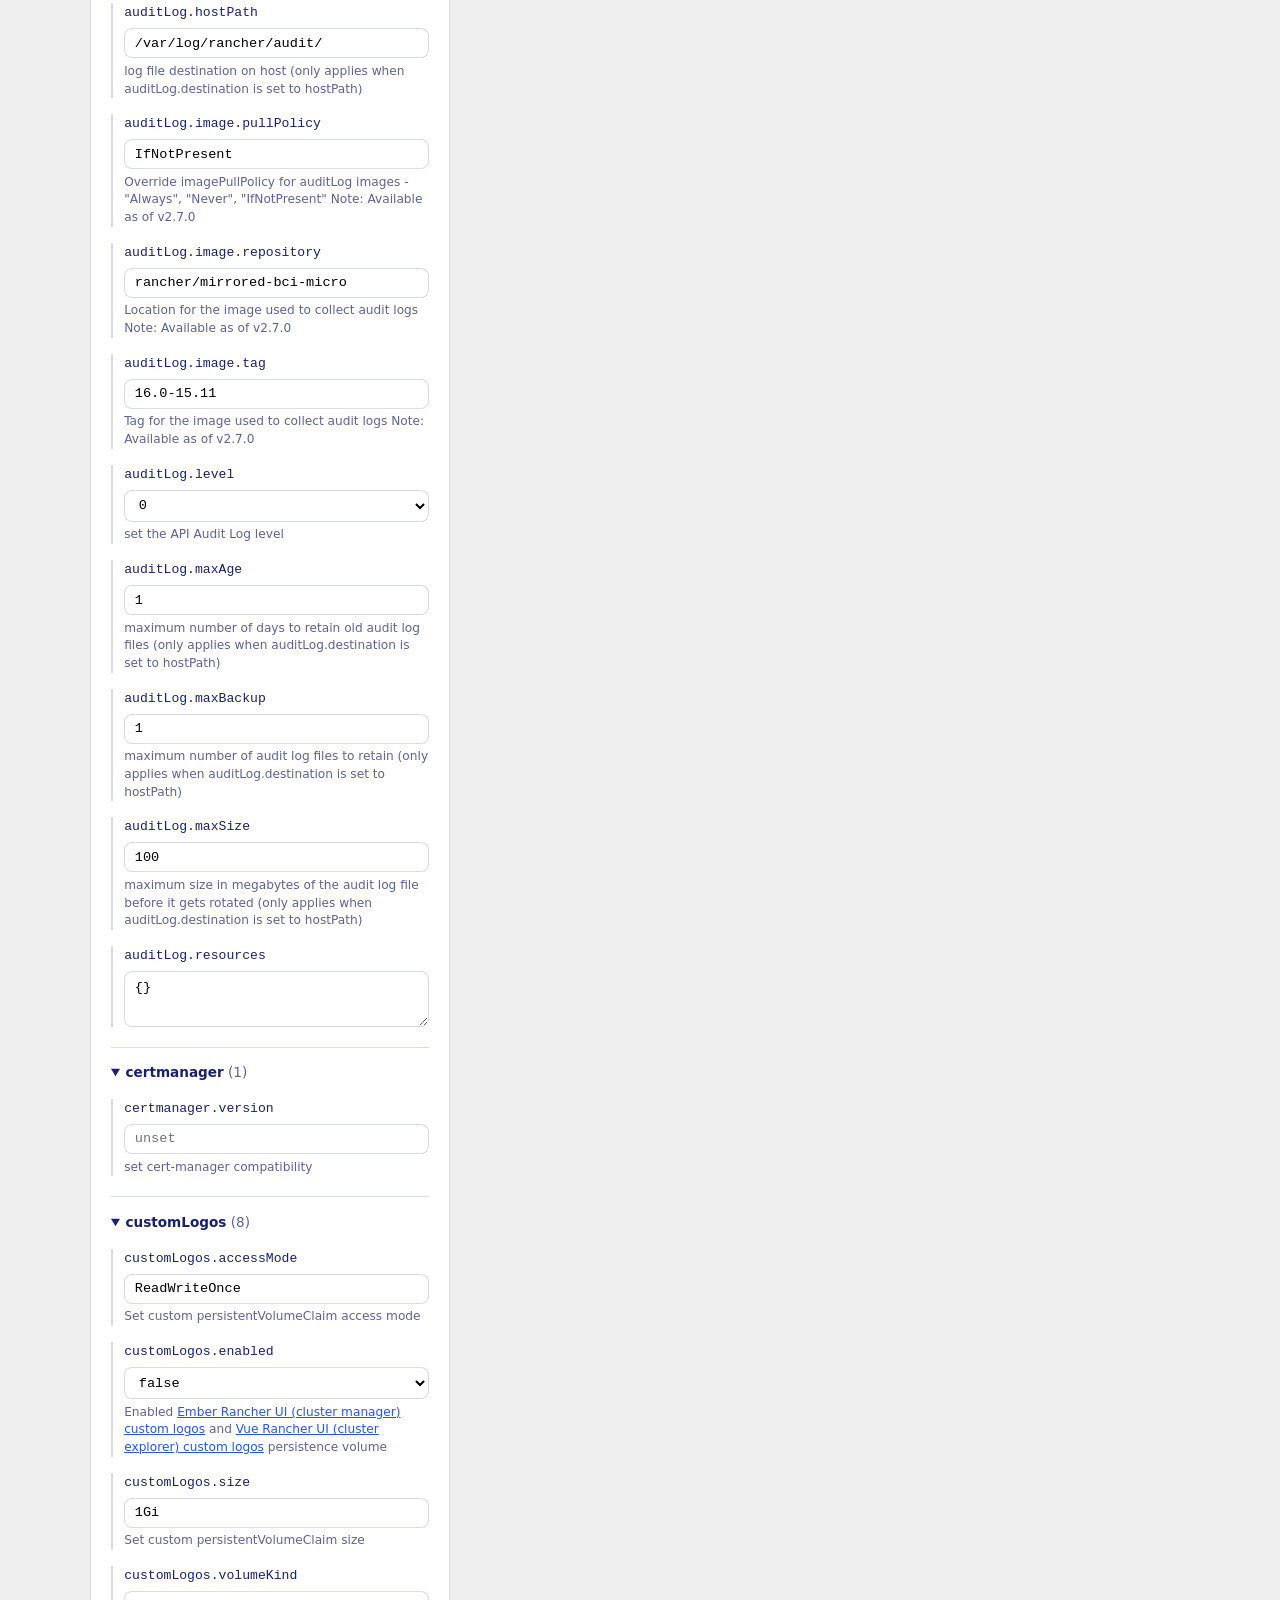
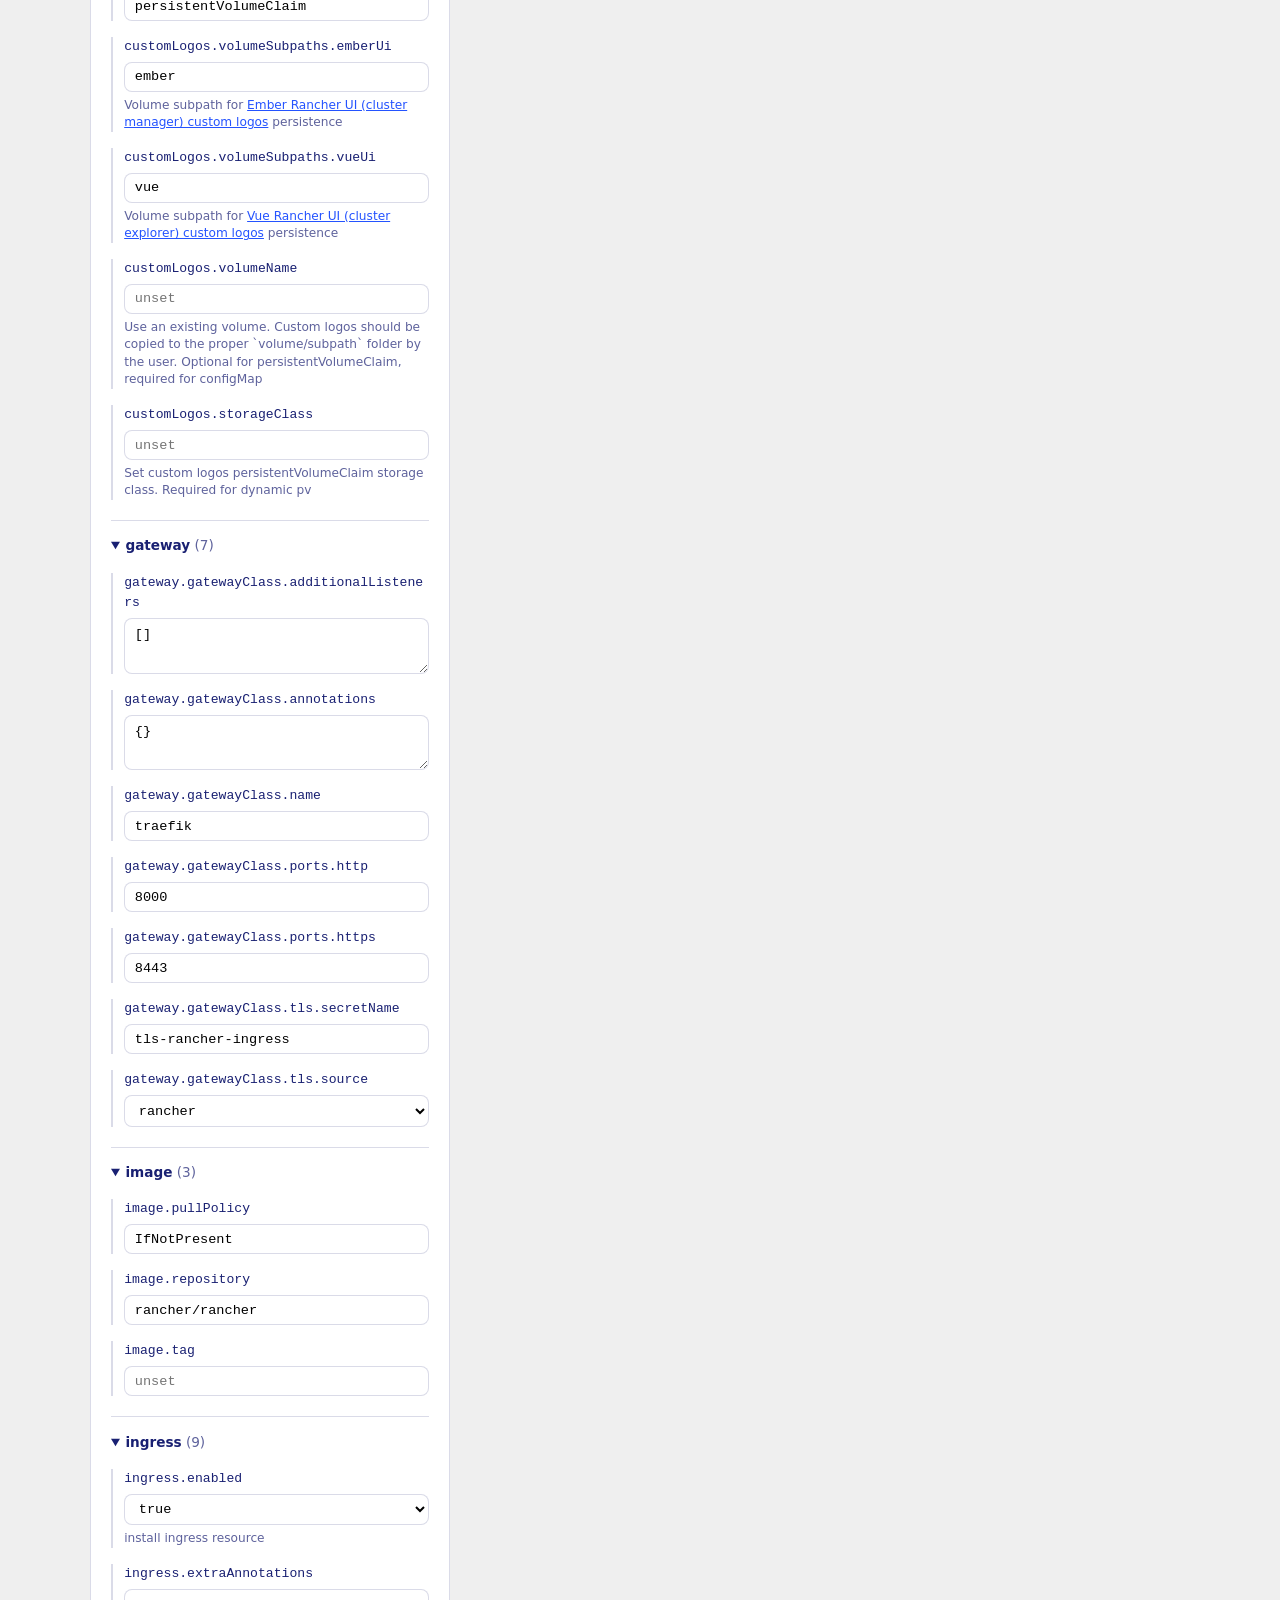
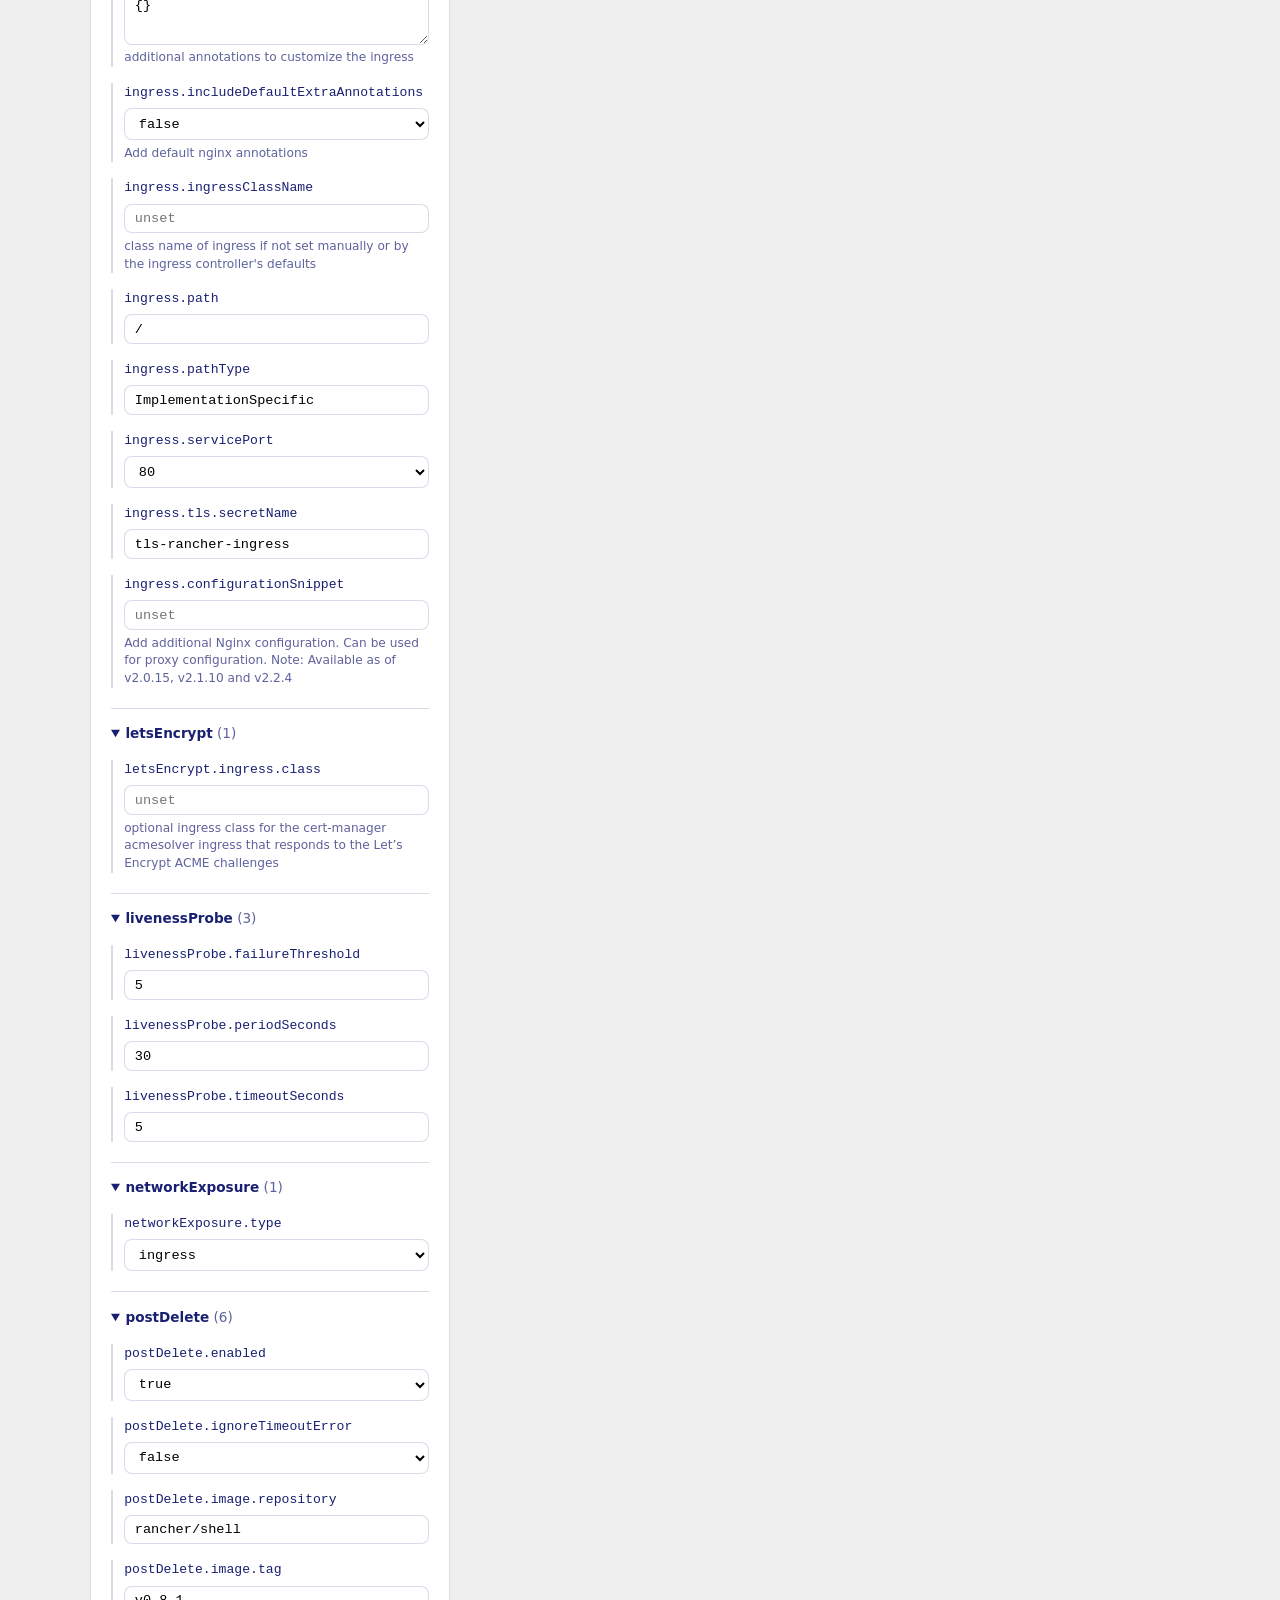
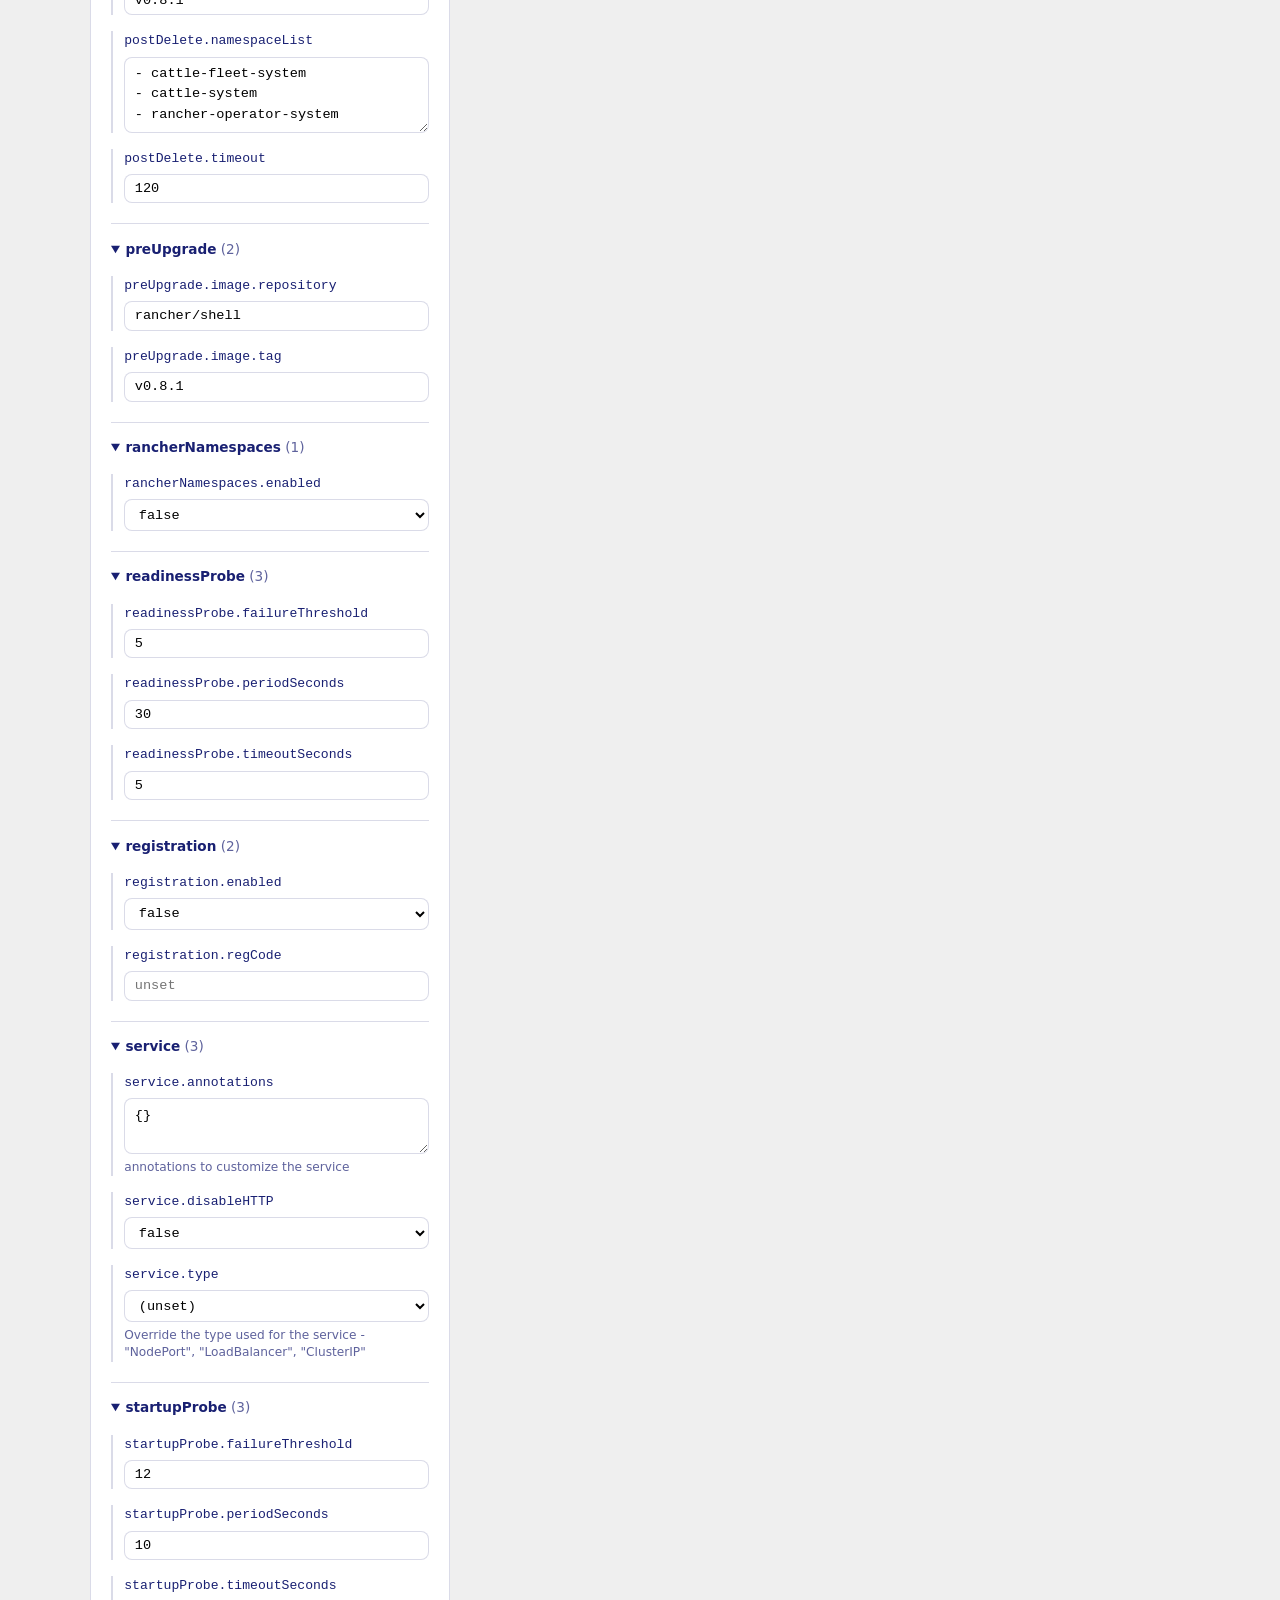
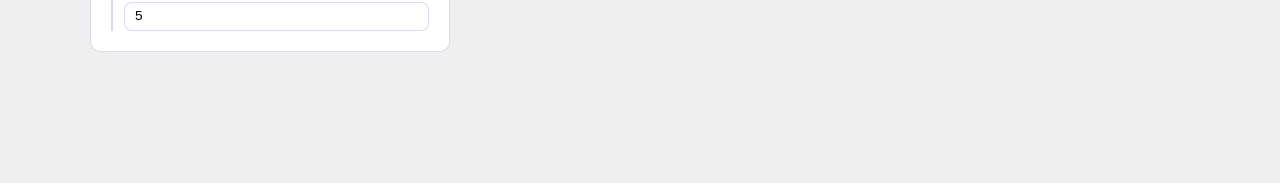
==== commit 70fe85e6: "improve the UI" ====
--- a/docs/index.html
+++ b/docs/index.html
@@ -46,6 +46,10 @@
         <fieldset>
           <legend>Release</legend>
           <label class="field">
+            <span>Helm repo name</span>
+            <input type="text" id="repo-name" name="repo-name" spellcheck="false" />
+          </label>
+          <label class="field">
             <span>Release name</span>
             <input type="text" id="release-name" name="release-name" value="rancher" spellcheck="false" />
           </label>
@@ -79,7 +83,6 @@
         <fieldset>
           <legend>
             Chart values
-            <button type="button" id="copy-link" class="link-button">Copy link</button>
             <button type="button" id="reset-values" class="link-button" hidden>Reset</button>
           </legend>
           <input
@@ -97,12 +100,24 @@
       </form>
 
       <section class="panel output" aria-live="polite">
+        <div class="output-actions">
+          <button type="button" id="copy-link" class="link-button">Copy link to this configuration</button>
+        </div>
+
         <article class="card">
           <header class="card-header">
             <h2>Chart repo</h2>
             <button type="button" class="copy" data-copy-target="chart-repo">Copy</button>
           </header>
           <pre id="chart-repo" class="code"></pre>
+        </article>
+
+        <article class="card">
+          <header class="card-header">
+            <h2>Add the repo</h2>
+            <button type="button" class="copy" data-copy-target="repo-command">Copy</button>
+          </header>
+          <pre id="repo-command" class="code"></pre>
         </article>
 
         <article class="card">
--- a/docs/css/styles.css
+++ b/docs/css/styles.css
@@ -456,6 +456,17 @@
   text-decoration: underline;
 }
 
+/* Sits above the first card, so sharing is a page action rather than something
+   tucked into the values form. */
+.output-actions {
+  display: flex;
+  justify-content: flex-end;
+}
+
+.output-actions .link-button {
+  margin-left: 0;
+}
+
 .card {
   background: var(--surface);
   border: 1px solid var(--border);
